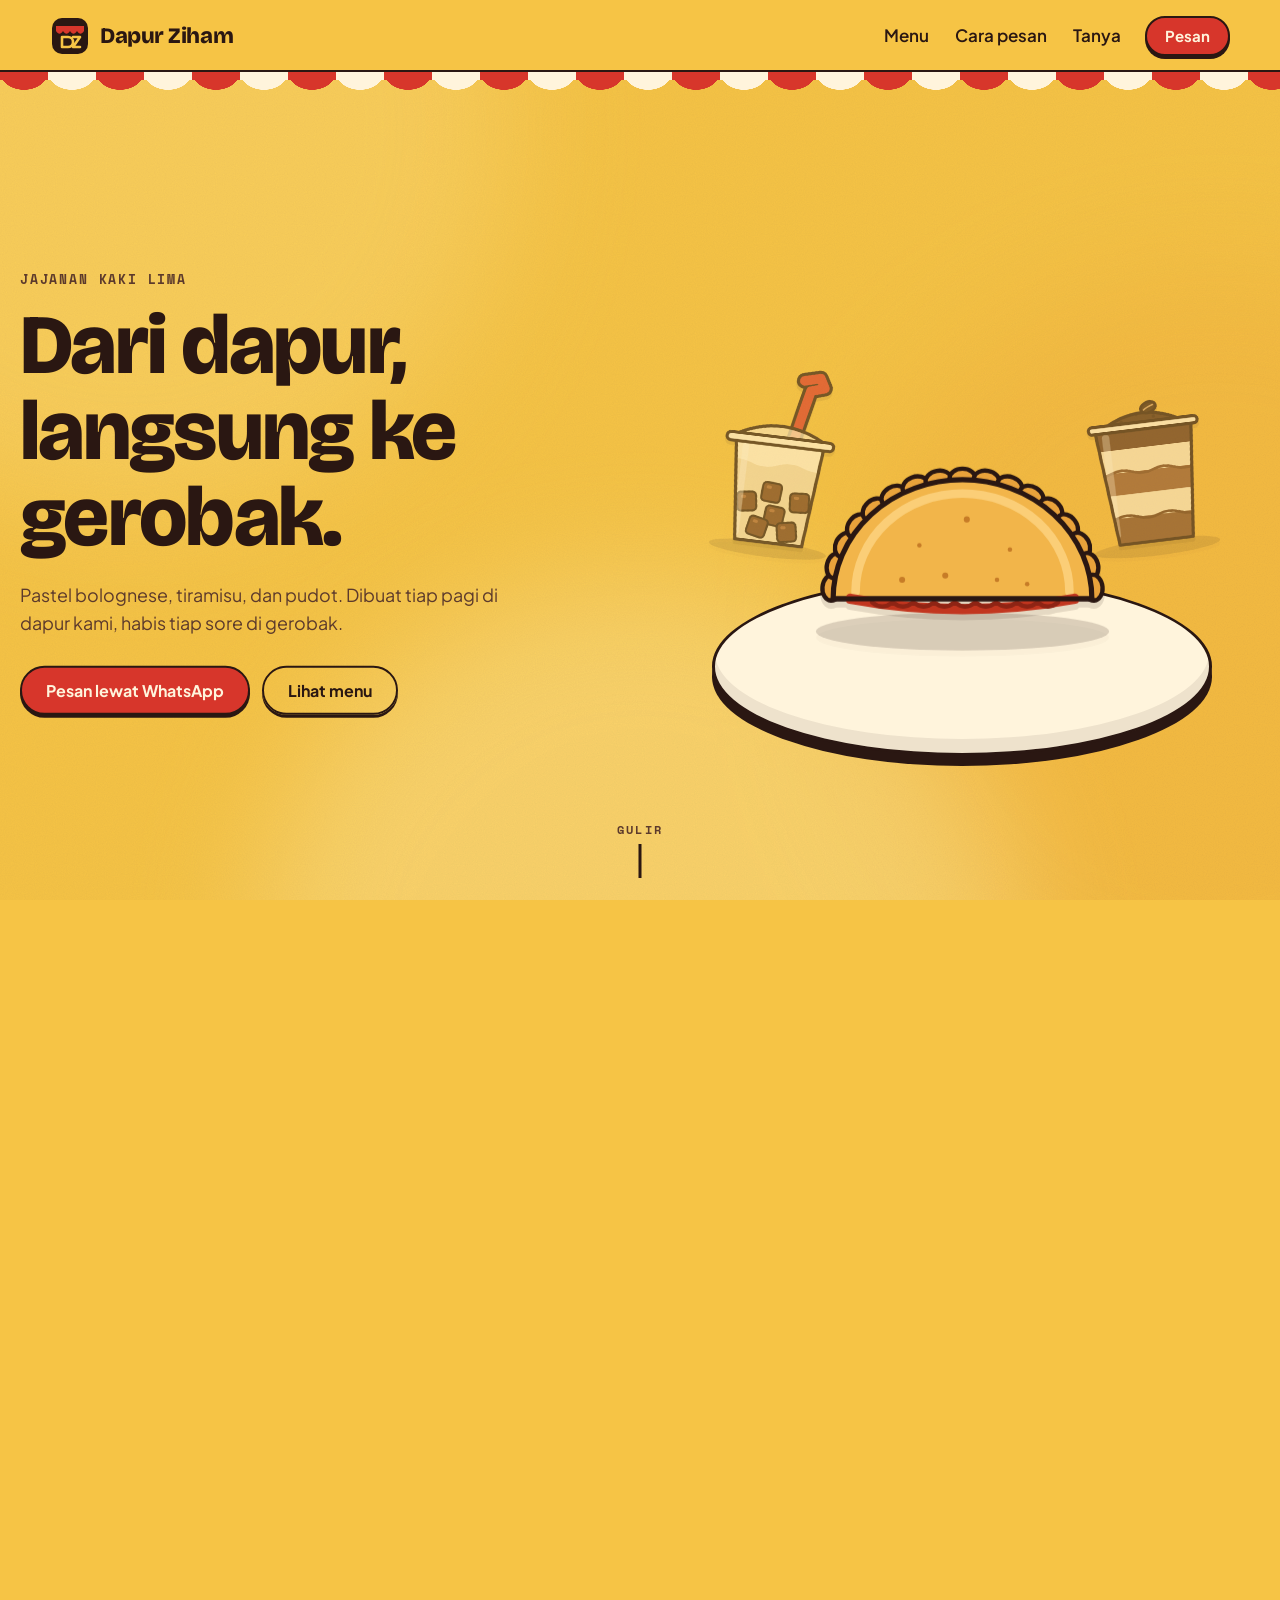
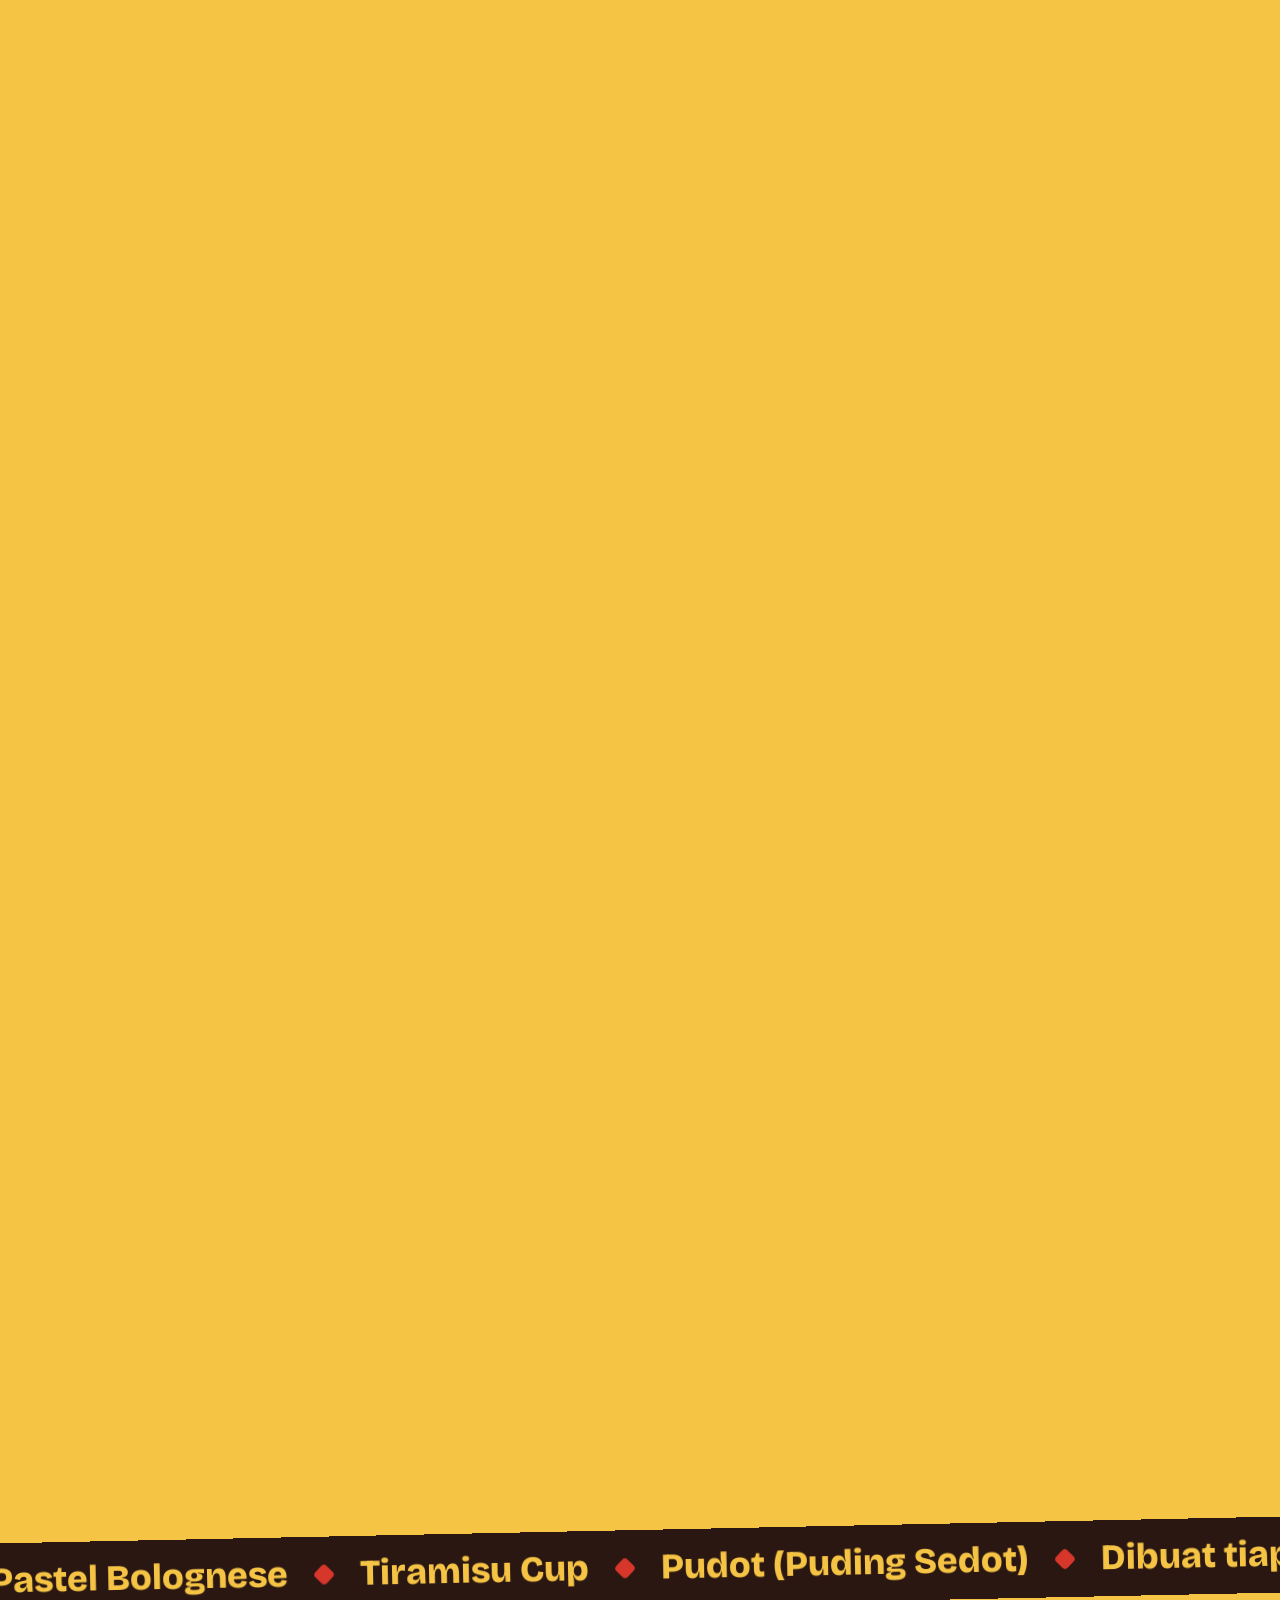
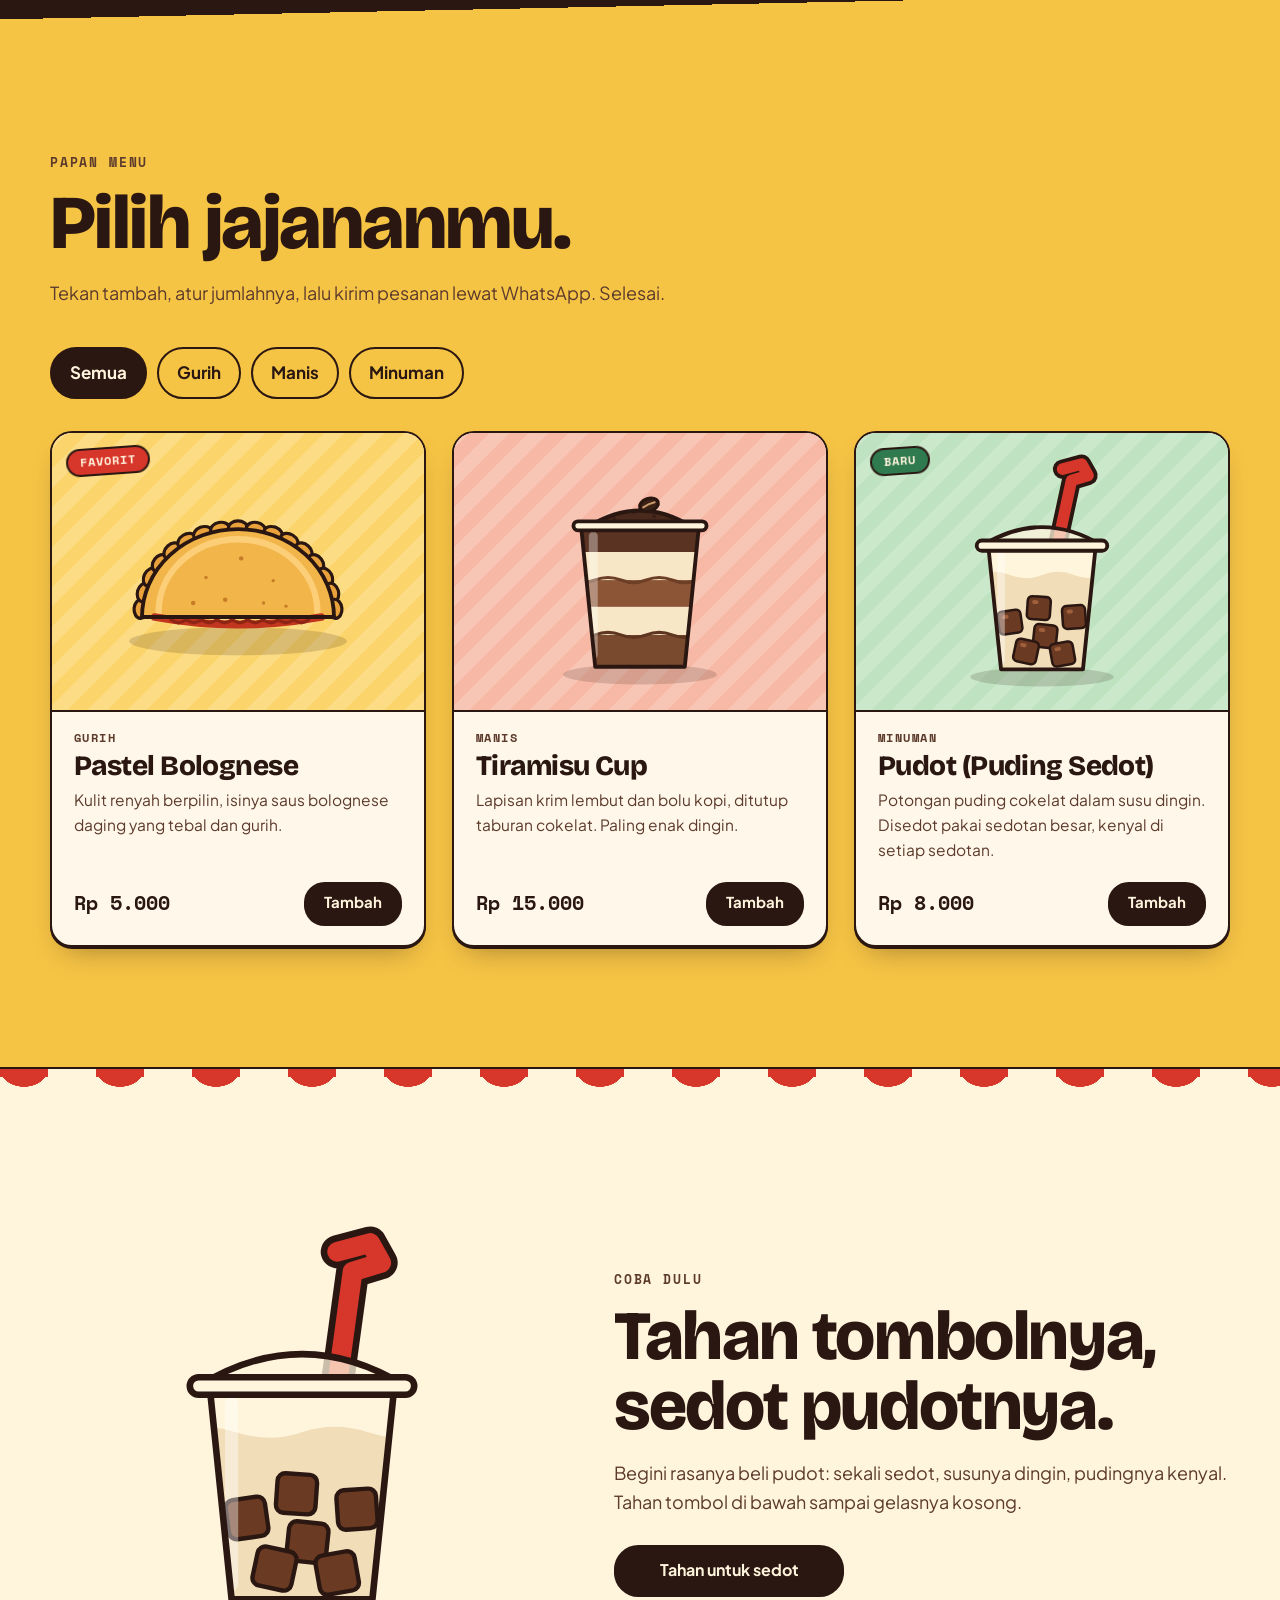
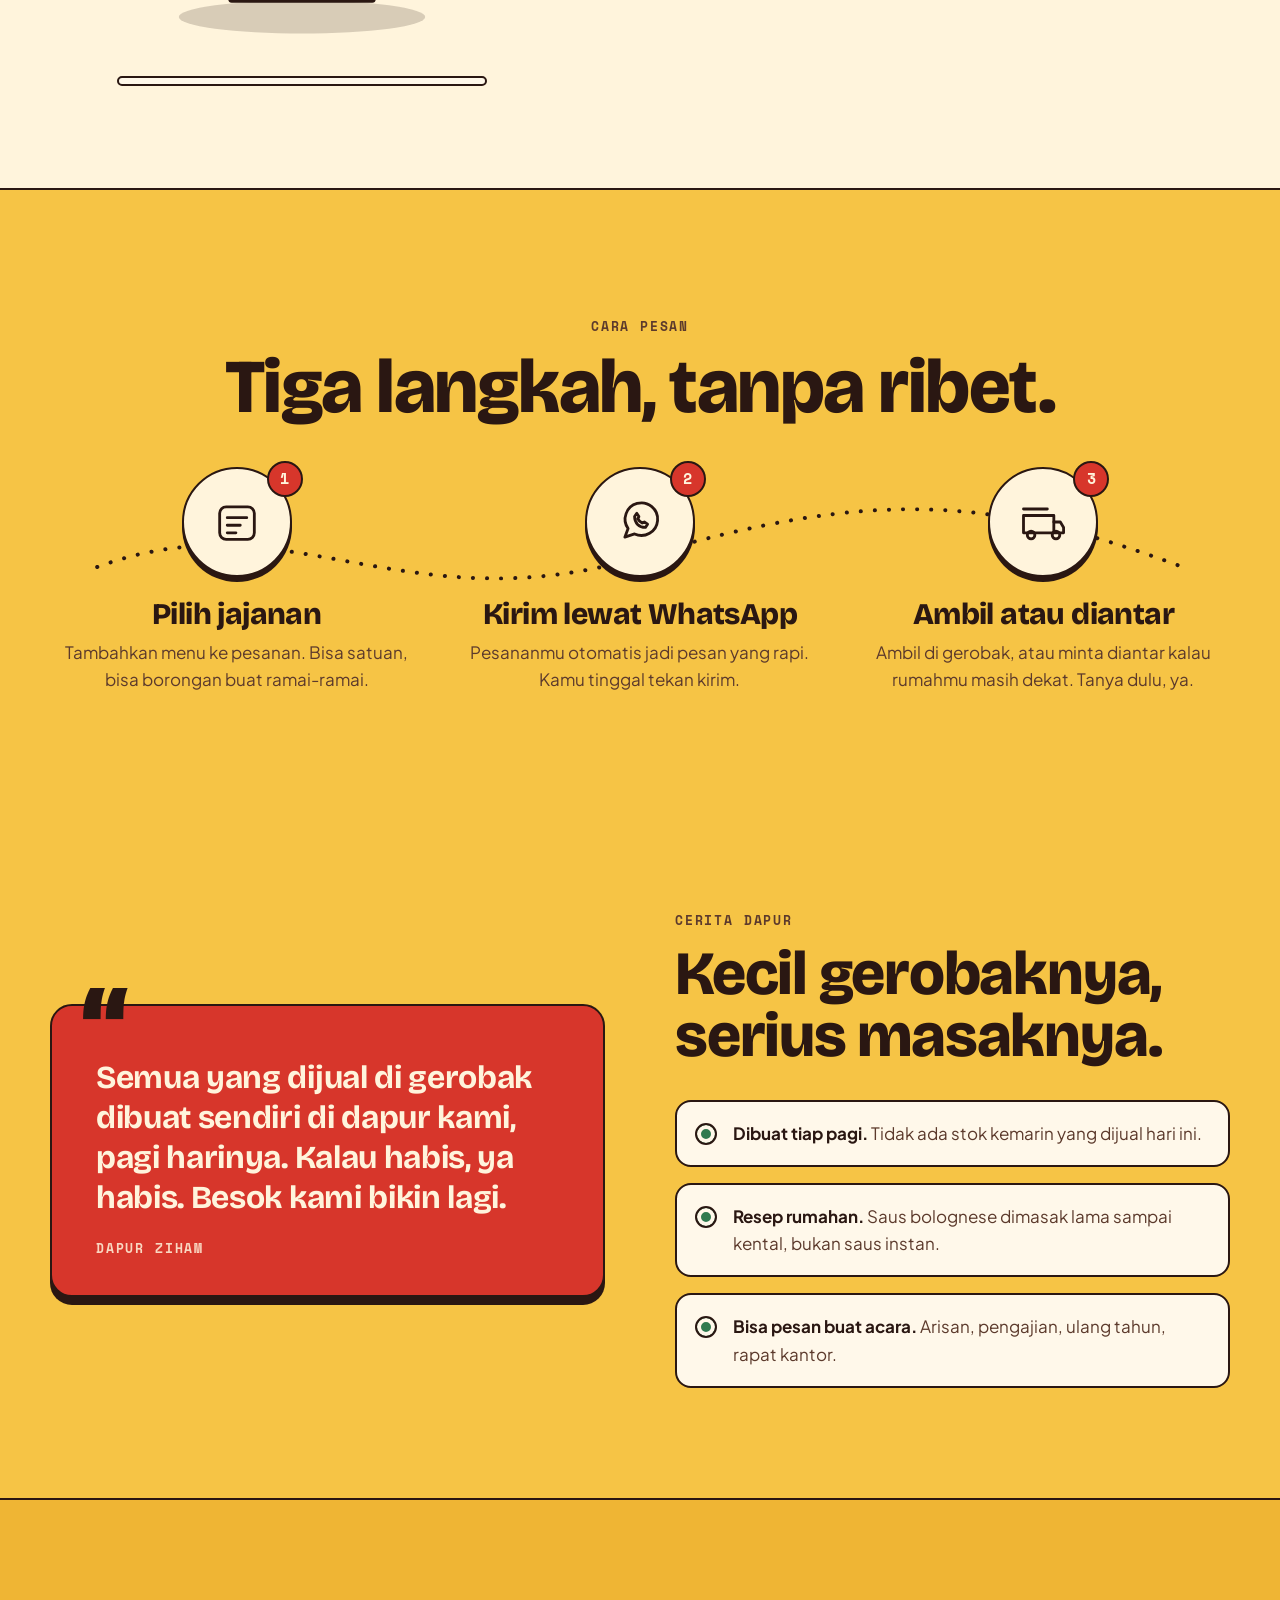
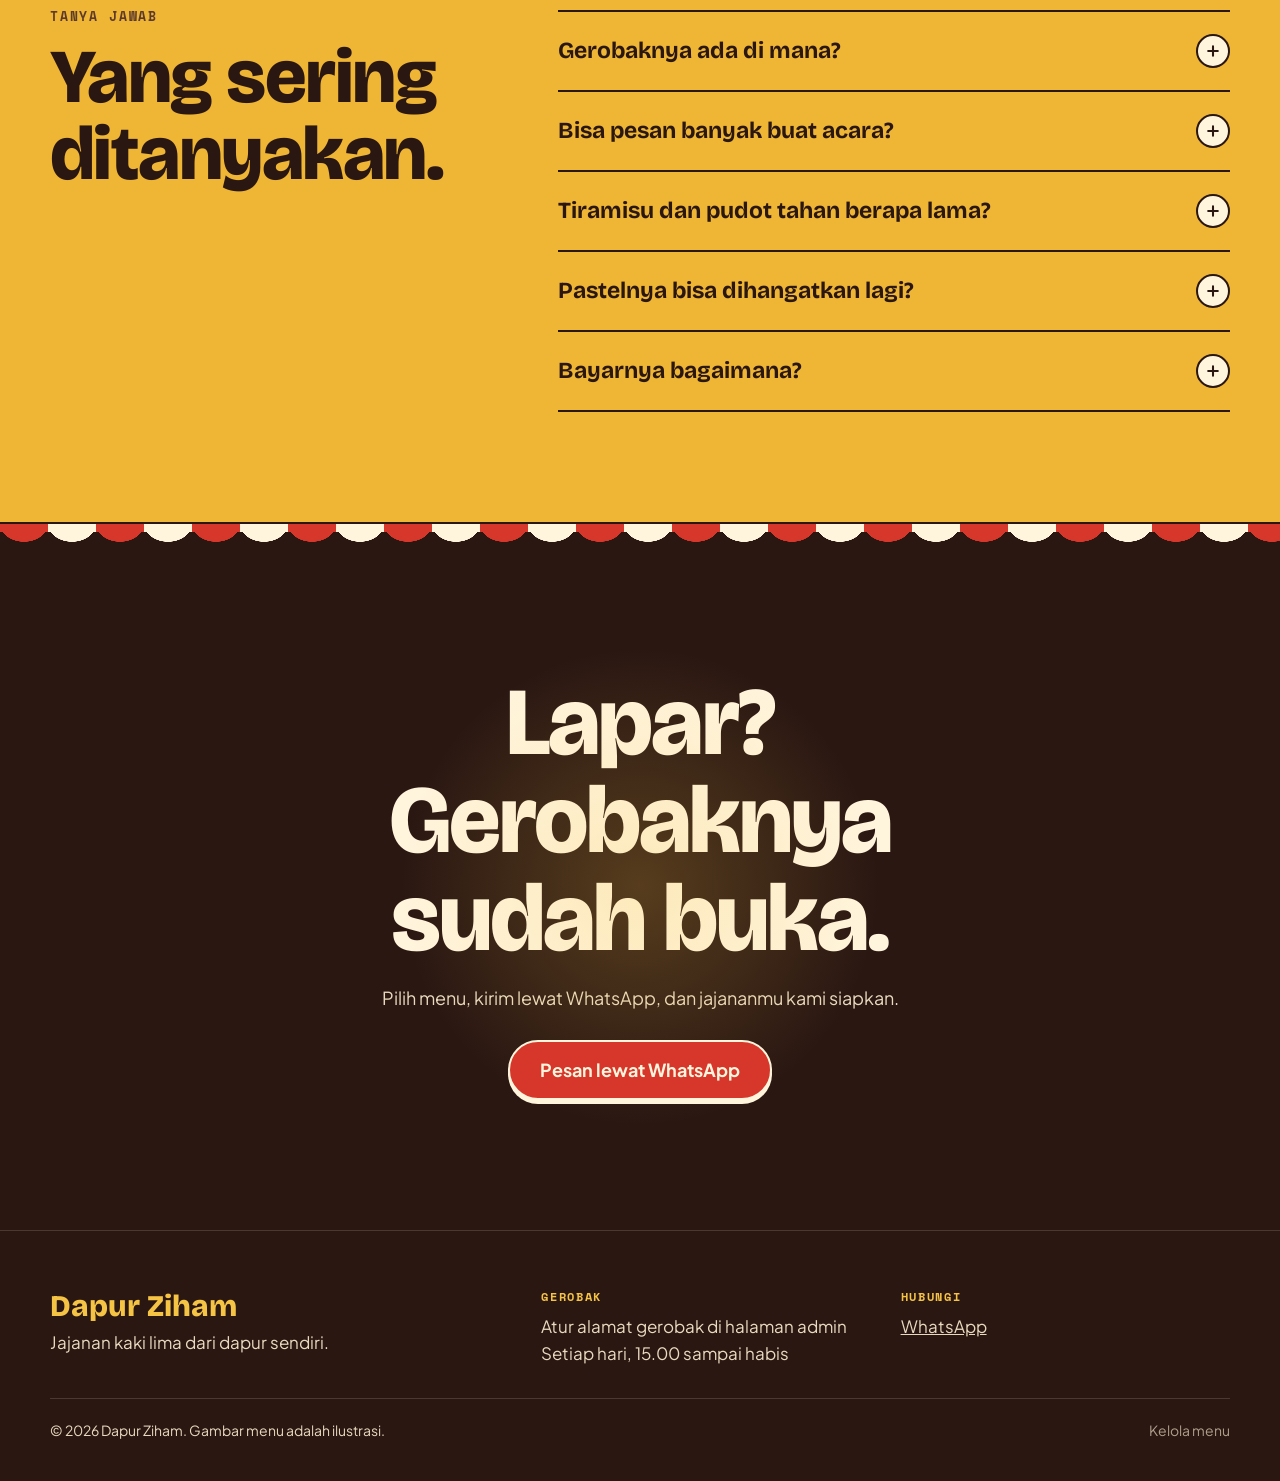
==== dapur-ziham/index.html @ 1674c6f8 "Add Dapur Ziham street food site with menu admin Static site (no build step) for Dapur Ziham: scroll" ====
<!doctype html>
<html lang="id">
<head>
<meta charset="utf-8">
<meta name="viewport" content="width=device-width, initial-scale=1">
<title>Dapur Ziham | Pastel Bolognese, Tiramisu, Pudot</title>
<meta name="description" content="Jajanan kaki lima dari dapur sendiri. Pastel bolognese, tiramisu cup, dan pudot (puding sedot), dibuat tiap pagi. Pesan langsung lewat WhatsApp.">
<meta name="theme-color" content="#F6C445">
<meta property="og:title" content="Dapur Ziham">
<meta property="og:description" content="Dari dapur, langsung ke gerobak. Pastel bolognese, tiramisu, dan pudot.">
<meta property="og:type" content="website">
<!-- DEPLOY STEP: ganti dengan URL live absolut -->
<meta property="og:image" content="assets/menu/pudot.svg">
<meta property="og:url" content="">
<link rel="icon" href="data:image/svg+xml,%3Csvg xmlns='http://www.w3.org/2000/svg' viewBox='0 0 64 64'%3E%3Crect width='64' height='64' rx='14' fill='%23F6C445'/%3E%3Cpath d='M8 14h48v8c-4 6-8 6-12 0-4 6-8 6-12 0-4 6-8 6-12 0-4 6-8 6-12 0z' fill='%23D7362B'/%3E%3Ctext x='32' y='52' font-family='Arial Black,Arial' font-weight='900' font-size='24' text-anchor='middle' fill='%232A1712'%3EDZ%3C/text%3E%3C/svg%3E">
<link rel="preconnect" href="https://fonts.googleapis.com">
<link rel="preconnect" href="https://fonts.gstatic.com" crossorigin>
<link href="https://fonts.googleapis.com/css2?family=Bricolage+Grotesque:opsz,wght@12..96,700;12..96,800&family=Plus+Jakarta+Sans:wght@400;600;700&family=Space+Mono:wght@700&display=swap" rel="stylesheet">
<link rel="stylesheet" href="assets/site.css">
<script>document.documentElement.classList.add('js')</script>
</head>
<body>
<a class="skip" href="#main">Langsung ke isi</a>

<div class="env" aria-hidden="true"><i class="blob b1"></i><i class="blob b2"></i><i class="blob b3"></i><i class="grain"></i></div>

<header class="topbar">
  <div class="awning" aria-hidden="true"></div>
  <nav class="nav" aria-label="Navigasi utama">
    <a class="logo" href="#top" aria-label="Dapur Ziham, ke atas">
      <svg viewBox="0 0 40 40" aria-hidden="true"><rect x="2" y="2" width="36" height="36" rx="10" fill="#2A1712"/><path d="M6 10h28v5c-2.4 3.6-4.6 3.6-7 0-2.4 3.6-4.6 3.6-7 0-2.4 3.6-4.6 3.6-7 0-2.4 3.6-4.6 3.6-7 0z" fill="#D7362B"/><path d="M12 31V21h6a5 5 0 0 1 0 10zM23 21h7l-7 10h7" fill="none" stroke="#F6C445" stroke-width="2.6" stroke-linecap="round" stroke-linejoin="round"/></svg>
      <span>Dapur Ziham</span>
    </a>
    <div class="nav-links">
      <a href="#menu">Menu</a>
      <a href="#cara-pesan">Cara pesan</a>
      <a href="#tanya">Tanya</a>
    </div>
    <a class="btn btn-accent btn-sm wa-link" href="#pesan">Pesan</a>
  </nav>
</header>

<main id="main" tabindex="-1">

<!-- HERO: pinned scroll journey on big screens, composed still hero on phones and reduced motion -->
<section class="hero" id="top" aria-label="Pembuka">
  <div class="stage">
    <div class="carousel" aria-hidden="true">
      <div class="plate"></div>
      <div class="dish" data-i="0"><img src="assets/menu/pastel-bolognese.svg" alt=""></div>
      <div class="dish" data-i="1"><img src="assets/menu/tiramisu.svg" alt=""></div>
      <div class="dish" data-i="2"><img src="assets/menu/pudot.svg" alt=""></div>
    </div>

    <div class="bands">
      <div class="band band-1" data-a="0" data-b="0.25" data-fx="rise">
        <p class="kicker">Jajanan kaki lima</p>
        <h1 class="split">Dari dapur, langsung ke gerobak.</h1>
        <p class="lede">Pastel bolognese, tiramisu, dan pudot. Dibuat tiap pagi di dapur kami, habis tiap sore di gerobak.</p>
        <div class="row">
          <a class="btn btn-accent wa-link" href="#pesan">Pesan lewat WhatsApp</a>
          <a class="btn btn-ghost" href="#menu">Lihat menu</a>
        </div>
      </div>
      <div class="band band-2" data-a="0.28" data-b="0.5" data-fx="punch">
        <p class="kicker"><span class="num">01</span> Pastel Bolognese</p>
        <h2 class="split">Kriuk dulu, baru gurih.</h2>
        <p class="lede">Kulit berpilin yang renyah, isinya saus daging tebal. Satu biasanya nggak cukup.</p>
      </div>
      <div class="band band-3" data-a="0.53" data-b="0.74" data-fx="soft">
        <p class="kicker"><span class="num">02</span> Tiramisu Cup</p>
        <h2 class="split">Lembut, berlapis, wangi kopi.</h2>
        <p class="lede">Krim dan bolu kopi bergantian sampai dasar cup. Makan dingin, pakai sendok kecil, pelan-pelan.</p>
      </div>
      <div class="band band-4" data-a="0.77" data-b="1" data-fx="sip">
        <p class="kicker"><span class="num">03</span> Pudot</p>
        <h2 class="split">Sedot. Kunyah. Ulangi.</h2>
        <p class="lede">Puding cokelat kenyal dalam susu dingin, lewat sedotan besar. Yang ini bikin antre.</p>
        <div class="row"><a class="btn btn-ghost" href="#menu">Pilih menumu</a></div>
      </div>
    </div>

    <div class="cue" aria-hidden="true"><span>Gulir</span><i></i></div>
  </div>
</section>

<div class="marquee" aria-hidden="true"><div class="track" id="marqueeTrack"></div></div>

<!-- MENU BOARD -->
<section class="menu-sec" id="menu" aria-labelledby="menuTitle">
  <div class="wrap">
    <div class="sec-head">
      <p class="kicker">Papan menu</p>
      <h2 id="menuTitle" class="reveal">Pilih jajananmu.</h2>
      <p class="sec-sub reveal">Tekan tambah, atur jumlahnya, lalu kirim pesanan lewat WhatsApp. Selesai.</p>
    </div>
    <div class="chips" id="chips" role="group" aria-label="Saring kategori"></div>
    <div class="grid" id="menuGrid" aria-live="polite"></div>
    <p class="menu-note" id="menuNote" hidden></p>
  </div>
</section>

<!-- THE INTERACTIVE MOMENT: sip the pudot -->
<section class="sip-sec" id="sedot" aria-labelledby="sipTitle">
  <div class="awning awning-edge" aria-hidden="true"></div>
  <div class="wrap sip-grid">
    <div class="sip-cup" aria-hidden="true">
      <svg viewBox="0 0 400 420" class="cup-svg">
        <defs>
          <clipPath id="sipClip"><path d="M116 170 L284 170 L264 364 L136 364 Z"/></clipPath>
        </defs>
        <ellipse cx="200" cy="380" rx="112" ry="15" fill="#2A1712" opacity=".18"/>
        <g class="straw">
          <path d="M232 48 L262 40 L272 58 L246 66 L214 300" fill="none" stroke="#2A1712" stroke-width="30" stroke-linejoin="round" stroke-linecap="round"/>
          <path d="M232 48 L262 40 L272 58 L246 66 L214 300" fill="none" stroke="#D7362B" stroke-width="18" stroke-linejoin="round" stroke-linecap="round"/>
          <path class="straw-fill" d="M232 48 L262 40 L272 58 L246 66 L214 300" fill="none" stroke="#F1DDB8" stroke-width="10" stroke-linejoin="round" stroke-linecap="round" pathLength="100"/>
        </g>
        <g clip-path="url(#sipClip)">
          <rect x="100" y="170" width="200" height="200" fill="#FFF4DC"/>
          <g class="liquid">
            <path d="M80 212 q30 -10 60 0 t60 0 t60 0 t60 0 V380 H80 Z" fill="#F1DDB8"/>
            <g class="cubes">
              <rect x="132" y="272" width="36" height="36" rx="7" fill="#6B3A22" stroke="#2A1712" stroke-width="4" transform="rotate(-8 150 290)"/>
              <rect x="187" y="294" width="36" height="36" rx="7" fill="#6B3A22" stroke="#2A1712" stroke-width="4" transform="rotate(6 205 312)"/>
              <rect x="232" y="264" width="36" height="36" rx="7" fill="#6B3A22" stroke="#2A1712" stroke-width="4" transform="rotate(-4 250 282)"/>
              <rect x="157" y="318" width="36" height="36" rx="7" fill="#6B3A22" stroke="#2A1712" stroke-width="4" transform="rotate(12 175 336)"/>
              <rect x="214" y="322" width="36" height="36" rx="7" fill="#6B3A22" stroke="#2A1712" stroke-width="4" transform="rotate(-10 232 340)"/>
              <rect x="177" y="250" width="36" height="36" rx="7" fill="#6B3A22" stroke="#2A1712" stroke-width="4" transform="rotate(4 195 268)"/>
            </g>
          </g>
          <rect x="130" y="180" width="12" height="176" rx="6" fill="#fff" opacity=".4"/>
        </g>
        <path d="M116 170 L284 170 L264 364 L136 364 Z" fill="none" stroke="#2A1712" stroke-width="6" stroke-linejoin="round"/>
        <path d="M106 170 Q200 112 294 170 Z" fill="#FFF4DC" fill-opacity=".75" stroke="#2A1712" stroke-width="6" stroke-linejoin="round"/>
        <rect x="98" y="162" width="204" height="16" rx="8" fill="#FFF4DC" stroke="#2A1712" stroke-width="6"/>
      </svg>
      <div class="sip-meter"><i></i></div>
    </div>
    <div class="sip-copy">
      <p class="kicker">Coba dulu</p>
      <h2 id="sipTitle" class="reveal"><span class="sip-before">Tahan tombolnya, sedot pudotnya.</span><span class="sip-after">Habis. Cepat banget, kan?</span></h2>
      <p class="sec-sub sip-before-p">Begini rasanya beli pudot: sekali sedot, susunya dingin, pudingnya kenyal. Tahan tombol di bawah sampai gelasnya kosong.</p>
      <p class="sec-sub sip-after-p">Untung yang asli bisa dipesan lagi. Satu pudot langsung masuk ke pesananmu kalau kamu mau.</p>
      <div class="row">
        <button class="btn btn-ink hold" id="holdBtn" type="button"><span class="hold-fill" aria-hidden="true"></span><span class="hold-label">Tahan untuk sedot</span></button>
        <button class="btn btn-accent sip-add" id="sipAdd" type="button">Tambah pudot ke pesanan</button>
      </div>
    </div>
  </div>
</section>

<!-- HOW TO ORDER -->
<section class="steps-sec" id="cara-pesan" aria-labelledby="stepsTitle">
  <div class="wrap">
    <div class="sec-head center">
      <p class="kicker">Cara pesan</p>
      <h2 id="stepsTitle" class="reveal">Tiga langkah, tanpa ribet.</h2>
    </div>
    <div class="steps">
      <svg class="steps-line" viewBox="0 0 1000 120" preserveAspectRatio="none" aria-hidden="true">
        <path d="M40 70 C 200 0, 300 130, 500 60 S 800 0, 960 70"/>
      </svg>
      <article class="step">
        <div class="step-ico" aria-hidden="true"><svg viewBox="0 0 48 48"><rect x="8" y="10" width="32" height="30" rx="6"/><path d="M15 20h18M15 27h12M15 34h8"/></svg></div>
        <span class="step-n">1</span>
        <h3>Pilih jajanan</h3>
        <p>Tambahkan menu ke pesanan. Bisa satuan, bisa borongan buat ramai-ramai.</p>
      </article>
      <article class="step">
        <div class="step-ico" aria-hidden="true"><svg viewBox="0 0 48 48"><path d="M10 38l3-8a15 15 0 1 1 6 5z"/><path d="M19 19c0 6 4 10 10 10l2-3-3-2-2 1c-2-1-3-2-4-4l1-2-2-3z"/></svg></div>
        <span class="step-n">2</span>
        <h3>Kirim lewat WhatsApp</h3>
        <p>Pesananmu otomatis jadi pesan yang rapi. Kamu tinggal tekan kirim.</p>
      </article>
      <article class="step">
        <div class="step-ico" aria-hidden="true"><svg viewBox="0 0 48 48"><path d="M6 18h28v16H6z"/><path d="M34 24h6l3 5v5h-9"/><circle cx="13" cy="36" r="3.5"/><circle cx="36" cy="36" r="3.5"/><path d="M6 12h22"/></svg></div>
        <span class="step-n">3</span>
        <h3>Ambil atau diantar</h3>
        <p>Ambil di gerobak, atau minta diantar kalau rumahmu masih dekat. Tanya dulu, ya.</p>
      </article>
    </div>
  </div>
</section>

<!-- STORY -->
<section class="story-sec" aria-labelledby="storyTitle">
  <div class="wrap story-grid">
    <figure class="story-card reveal">
      <blockquote>
        <p>Semua yang dijual di gerobak dibuat sendiri di dapur kami, pagi harinya. Kalau habis, ya habis. Besok kami bikin lagi.</p>
      </blockquote>
      <figcaption>Dapur Ziham</figcaption>
    </figure>
    <div class="story-copy">
      <p class="kicker">Cerita dapur</p>
      <h2 id="storyTitle" class="reveal">Kecil gerobaknya, serius masaknya.</h2>
      <ul class="facts">
        <li class="reveal"><b>Dibuat tiap pagi.</b> Tidak ada stok kemarin yang dijual hari ini.</li>
        <li class="reveal"><b>Resep rumahan.</b> Saus bolognese dimasak lama sampai kental, bukan saus instan.</li>
        <li class="reveal"><b>Bisa pesan buat acara.</b> Arisan, pengajian, ulang tahun, rapat kantor.</li>
      </ul>
    </div>
  </div>
</section>

<!-- FAQ -->
<section class="faq-sec" id="tanya" aria-labelledby="faqTitle">
  <div class="wrap faq-grid">
    <div class="sec-head">
      <p class="kicker">Tanya jawab</p>
      <h2 id="faqTitle" class="reveal">Yang sering ditanyakan.</h2>
    </div>
    <div class="faq">
      <details><summary>Gerobaknya ada di mana?</summary><p><span data-set="address"></span>. Buka <span data-set="hours"></span>.</p></details>
      <details><summary>Bisa pesan banyak buat acara?</summary><p>Bisa. Kirim jumlah dan tanggalnya lewat WhatsApp, sebaiknya sehari sebelumnya supaya kami sempat masak.</p></details>
      <details><summary>Tiramisu dan pudot tahan berapa lama?</summary><p>Paling enak dimakan hari itu juga. Kalau mau disimpan, taruh di kulkas dan habiskan besoknya.</p></details>
      <details><summary>Pastelnya bisa dihangatkan lagi?</summary><p>Bisa. Panaskan sebentar di teflon tanpa minyak atau di oven, kulitnya renyah lagi.</p></details>
      <details><summary>Bayarnya bagaimana?</summary><p>Tanyakan saat kirim pesanan lewat WhatsApp, nanti kami jelaskan pilihan bayarnya.</p></details>
    </div>
  </div>
</section>

<!-- FINAL CTA -->
<section class="final-sec" id="pesan" aria-labelledby="finalTitle">
  <div class="awning awning-edge" aria-hidden="true"></div>
  <div class="wrap final-inner">
    <h2 id="finalTitle" class="reveal">Lapar? Gerobaknya sudah buka.</h2>
    <p class="sec-sub reveal">Pilih menu, kirim lewat WhatsApp, dan jajananmu kami siapkan.</p>
    <div class="row center">
      <button class="btn btn-accent btn-lg" type="button" data-open-cart>Pesan lewat WhatsApp</button>
    </div>
  </div>
</section>

</main>

<footer class="footer">
  <div class="wrap foot-grid">
    <div>
      <p class="foot-brand">Dapur Ziham</p>
      <p class="foot-sub">Jajanan kaki lima dari dapur sendiri.</p>
    </div>
    <div>
      <p class="foot-h">Gerobak</p>
      <p><span data-set="address"></span><br><span data-set="hours"></span></p>
    </div>
    <div>
      <p class="foot-h">Hubungi</p>
      <p><a class="wa-direct" href="#pesan" target="_blank" rel="noopener">WhatsApp</a><span class="ig-wrap" hidden> · <a id="igLink" href="#" rel="noopener" target="_blank">Instagram</a></span></p>
    </div>
  </div>
  <div class="wrap foot-base">
    <p>© <span id="year"></span> Dapur Ziham. Gambar menu adalah ilustrasi.</p>
    <a class="admin-link" href="admin.html">Kelola menu</a>
  </div>
</footer>

<!-- CART -->
<button class="cart-pill" id="cartPill" type="button" aria-haspopup="dialog" hidden>
  <svg viewBox="0 0 24 24" aria-hidden="true"><path d="M5 8h14l-1.4 11.2a2 2 0 0 1-2 1.8H8.4a2 2 0 0 1-2-1.8z"/><path d="M9 8V6a3 3 0 0 1 6 0v2"/></svg>
  <span id="cartCount">0</span> item · <b id="cartTotal">Rp 0</b>
  <span class="cart-pill-go">Lihat pesanan</span>
</button>

<dialog class="cart" id="cart" aria-labelledby="cartTitle">
  <form method="dialog" class="cart-inner" id="cartForm">
    <div class="cart-head">
      <h2 id="cartTitle">Pesananmu</h2>
      <button class="icon-btn" value="close" aria-label="Tutup">×</button>
    </div>
    <ul class="cart-list" id="cartList"></ul>
    <p class="cart-empty" id="cartEmpty">Belum ada yang dipilih. Tambahkan dari papan menu dulu, ya.</p>
    <div class="cart-fields">
      <label>Nama kamu<input name="nama" autocomplete="name" placeholder="Misalnya: Rina" required></label>
      <fieldset class="seg">
        <legend>Cara terima</legend>
        <label><input type="radio" name="cara" value="Ambil di gerobak" checked><span>Ambil di gerobak</span></label>
        <label><input type="radio" name="cara" value="Minta diantar"><span>Minta diantar</span></label>
      </fieldset>
      <label class="addr-field" hidden>Alamat antar<input name="alamat" autocomplete="street-address" placeholder="Jalan, nomor rumah, patokan"></label>
      <label>Catatan<input name="catatan" placeholder="Misalnya: pastelnya dipisah, ya"></label>
    </div>
    <div class="cart-foot">
      <p class="cart-sum">Total <b id="cartSum">Rp 0</b></p>
      <button class="btn btn-accent btn-lg" id="sendWa" type="button">Kirim lewat WhatsApp</button>
      <p class="cart-fine">WhatsApp akan terbuka dengan pesanan yang sudah tertulis. Kamu tinggal tekan kirim.</p>
    </div>
  </form>
</dialog>

<div class="preview-flag" id="previewFlag" hidden>Mode pratinjau: ini draf admin, belum terbit.</div>

<script src="assets/menu-store.js"></script>
<script src="assets/site.js"></script>
</body>
</html>
---- dapur-ziham/assets/site.css ----
/* Dapur Ziham: a street cart painted yellow, cocoa ink, chili red in rare doses. */
:root{
  --canvas:#F6C445;
  --canvas-deep:#EFB534;
  --paper:#FFF4DC;
  --panel:#FFF8EA;
  --ink:#2A1712;
  --ink-2:#5C3A2C;
  --accent:#D7362B;
  --accent-hover:#B92A20;
  --accent-muted:rgba(215,54,43,.18);
  --pandan:#2F7A4F;
  --line:rgba(42,23,18,.55);

  --f-display:"Bricolage Grotesque", "Arial Black", sans-serif;
  --f-body:"Plus Jakarta Sans", system-ui, sans-serif;
  --f-mono:"Space Mono", ui-monospace, monospace;

  --ease-out:cubic-bezier(.22,1,.36,1);
  --ease-spring:cubic-bezier(.34,1.56,.64,1);

  --r:22px;
  --shadow:0 2px 0 var(--ink), 0 14px 30px -14px rgba(42,23,18,.45);
  --nav-h:72px;
  --awning-h:26px;
}

*,*::before,*::after{box-sizing:border-box}
[hidden]:not(.cart-pill){display:none!important}
html{overflow-x:hidden;overflow-x:clip;scroll-behavior:smooth;scroll-padding-top:calc(var(--nav-h) + var(--awning-h) + 12px)}
body{margin:0;overflow-x:hidden;overflow-x:clip;background:var(--canvas);color:var(--ink);font:400 17px/1.6 var(--f-body);-webkit-font-smoothing:antialiased;animation:pageIn .7s var(--ease-out) both}
@keyframes pageIn{from{opacity:0}to{opacity:1}}
img{max-width:100%;display:block}
a{color:inherit}
h1,h2,h3{font-family:var(--f-display);font-weight:800;line-height:1.02;letter-spacing:-.02em;margin:0}
p{margin:0}
button,input{font:inherit;color:inherit}
:focus-visible{outline:3px solid var(--accent);outline-offset:3px;border-radius:8px}
main:focus{outline:none}
.skip{position:absolute;left:12px;top:-60px;z-index:100;background:var(--ink);color:var(--paper);padding:10px 16px;border-radius:10px;text-decoration:none;transition:top .3s var(--ease-out)}
.skip:focus{top:12px}
.wrap{width:min(1180px, 100% - 40px);margin-inline:auto}
.kicker{font:700 13px/1 var(--f-mono);letter-spacing:.14em;text-transform:uppercase;color:var(--ink-2);margin-bottom:16px;display:flex;gap:10px;align-items:baseline}
.kicker .num{color:var(--accent)}
.row{display:flex;flex-wrap:wrap;gap:12px;margin-top:28px;align-items:center}
.row.center{justify-content:center}
.sec-head{margin-bottom:40px}
.sec-head.center{text-align:center}
.sec-head.center .kicker{justify-content:center}
.sec-head h2{font-size:clamp(40px,6vw,76px)}
.sec-sub{max-width:52ch;margin-top:16px;font-size:18px;color:var(--ink-2)}
.center .sec-sub{margin-inline:auto}

/* ---------- buttons ---------- */
.btn{--bg:var(--paper);--fg:var(--ink);position:relative;display:inline-flex;align-items:center;justify-content:center;gap:8px;padding:14px 24px;border-radius:999px;border:2.5px solid var(--ink);background:var(--bg);color:var(--fg);font:700 16px/1.1 var(--f-body);text-decoration:none;cursor:pointer;box-shadow:0 3px 0 var(--ink);transition:transform .25s var(--ease-out),box-shadow .25s var(--ease-out),background-color .25s var(--ease-out);text-shadow:none;-webkit-tap-highlight-color:transparent}
.btn:hover{transform:translateY(-2px);box-shadow:0 5px 0 var(--ink)}
.btn:active{transform:translateY(2px);box-shadow:0 1px 0 var(--ink)}
.btn-accent{--bg:var(--accent);--fg:var(--paper)}
.btn-accent:hover{--bg:var(--accent-hover)}
.btn-ink{--bg:var(--ink);--fg:var(--paper)}
.btn-ghost{--bg:transparent}
.btn-ghost:hover{--bg:var(--paper)}
.btn-sm{padding:10px 18px;font-size:15px}
.btn-lg{padding:18px 30px;font-size:18px}
.btn[disabled]{opacity:.5;cursor:not-allowed;transform:none;box-shadow:0 3px 0 var(--ink)}
@media (pointer:coarse){.btn{min-height:44px;display:inline-flex;align-items:center;justify-content:center}}

/* ---------- environment layer ---------- */
.env{position:fixed;inset:0;z-index:-1;pointer-events:none;overflow:hidden}
.blob{position:absolute;width:60vmax;height:60vmax;border-radius:50%;filter:blur(60px);opacity:.55;animation:drift 80s ease-in-out infinite alternate}
.b1{background:#FBD56B;left:-20vmax;top:-20vmax;animation-delay:-12s}
.b2{background:#F0A93A;right:-25vmax;top:30vh;opacity:.35;animation-delay:-40s;animation-duration:96s}
.b3{background:#FCE08E;left:20vw;bottom:-35vmax;opacity:.5;animation-delay:-25s;animation-duration:70s}
@keyframes drift{0%{transform:translate(0,0) scale(1)}50%{transform:translate(6vw,4vh) scale(1.08)}100%{transform:translate(-4vw,8vh) scale(.95)}}
.grain{position:absolute;inset:-50%;opacity:.12;background-image:url("data:image/svg+xml,%3Csvg xmlns='http://www.w3.org/2000/svg' width='160' height='160'%3E%3Cfilter id='n'%3E%3CfeTurbulence type='fractalNoise' baseFrequency='.9' numOctaves='2' stitchTiles='stitch'/%3E%3CfeColorMatrix values='0 0 0 0 .16 0 0 0 0 .09 0 0 0 0 .07 0 0 0 .55 0'/%3E%3C/filter%3E%3Crect width='160' height='160' filter='url(%23n)'/%3E%3C/svg%3E")}
body.paused *,body.paused *::before,body.paused *::after{animation-play-state:paused!important}

/* ---------- signature: the cart awning ---------- */
.awning{height:var(--awning-h);background:
  repeating-linear-gradient(90deg,var(--accent) 0 48px,var(--paper) 48px 96px);
  -webkit-mask:radial-gradient(24px 18px at 24px 0,#000 98%,transparent) 0 0/48px 100% repeat-x, linear-gradient(#000,#000) 0 0/100% 8px no-repeat;
          mask:radial-gradient(24px 18px at 24px 0,#000 98%,transparent) 0 0/48px 100% repeat-x, linear-gradient(#000,#000) 0 0/100% 8px no-repeat;
  filter:drop-shadow(0 3px 0 var(--ink));transform-origin:top center;animation:sway 7s ease-in-out infinite;animation-delay:-2s}
@keyframes sway{0%,100%{transform:scaleY(1)}50%{transform:scaleY(1.12)}}
.awning-edge{position:absolute;top:0;left:0;right:0}

/* ---------- top bar ---------- */
.topbar{position:fixed;top:0;left:0;right:0;z-index:50}
.topbar::before{content:"";position:absolute;inset:0 0 auto;height:calc(var(--nav-h));background:var(--canvas);border-bottom:2.5px solid var(--ink);z-index:-1}
.topbar .awning{position:absolute;top:var(--nav-h);left:0;right:0}
.nav{height:var(--nav-h);width:min(1180px,100% - 40px);margin-inline:auto;display:flex;align-items:center;gap:24px}
.logo{display:flex;align-items:center;gap:10px;text-decoration:none;font:800 22px/1 var(--f-display);letter-spacing:-.02em}
.logo svg{width:40px;height:40px;transition:transform .4s var(--ease-spring)}
.logo:hover svg{transform:rotate(-8deg) scale(1.06)}
.nav-links{display:flex;gap:26px;margin-left:auto}
.nav-links a{font-weight:600;text-decoration:none;position:relative;padding:6px 0}
.nav-links a::after{content:"";position:absolute;left:0;right:0;bottom:0;height:2.5px;background:var(--ink);transform:scaleX(0);transform-origin:left;transition:transform .35s var(--ease-out)}
.nav-links a:hover::after{transform:scaleX(1)}
@media (max-width:720px){.nav-links{display:none}.nav .btn{margin-left:auto}.logo span{font-size:20px}}

/* ---------- hero ---------- */
.hero{position:relative}
.stage{position:relative;min-height:100vh;display:grid;grid-template-columns:minmax(0,1.05fr) minmax(0,1fr);align-items:center;gap:20px;width:min(1240px,100% - 40px);margin-inline:auto;padding-top:calc(var(--nav-h) + var(--awning-h) + 20px);padding-bottom:30px}
.bands{position:relative;grid-column:1;grid-row:1;min-height:440px}
.band{position:absolute;left:0;right:0;top:50%;transform:translateY(-50%);--k:1}
.band h1,.band h2{font-size:clamp(46px,6.6vw,96px);max-width:11ch}
.band-1 h1{max-width:12ch}
.band .lede{max-width:40ch;margin-top:20px;font-size:clamp(17px,1.4vw,20px);color:var(--ink-2)}
.carousel{position:relative;grid-column:2;grid-row:1;aspect-ratio:1;width:min(100%,600px);justify-self:center}
.plate{position:absolute;left:8%;right:8%;bottom:6%;height:30%;border-radius:50%;background:var(--paper);border:3px solid var(--ink);box-shadow:0 10px 0 var(--ink),inset 0 -14px 0 rgba(42,23,18,.08)}
.dish{position:absolute;left:50%;top:50%;width:58%;margin:-29% 0 0 -29%;will-change:transform}
.dish img{width:100%;height:auto;filter:drop-shadow(0 6px 0 rgba(42,23,18,.12))}
.cue{position:absolute;left:50%;bottom:22px;transform:translateX(-50%);display:flex;flex-direction:column;align-items:center;gap:8px;font:700 12px/1 var(--f-mono);letter-spacing:.2em;text-transform:uppercase;color:var(--ink-2);transition:opacity .4s var(--ease-out)}
.cue i{width:2.5px;height:34px;background:var(--ink);transform-origin:top;animation:cue 2.4s var(--ease-out) infinite;animation-delay:-.6s}
@keyframes cue{0%{transform:scaleY(0)}50%{transform:scaleY(1);transform-origin:top}51%{transform-origin:bottom}100%{transform:scaleY(0);transform-origin:bottom}}

/* word split + entrances, all driven by the band's --k */
.split .w{display:inline-block;white-space:nowrap;padding:.06em 0 .12em;margin:-.06em 0 -.12em}
.split .sr{position:absolute;width:1px;height:1px;overflow:hidden;clip:rect(0 0 0 0);white-space:nowrap}
.band .w{--kc:clamp(0,(var(--k,1) - var(--th,0)) * 3,1);opacity:var(--kc)}
.band[data-fx="rise"] .w{transform:translateY(calc((1 - var(--kc)) * 40px))}
.band[data-fx="punch"] .w{--ks:clamp(0,(var(--k,1) - var(--th,0) - .14) * 3,1);transform:scale(calc(.55 + .57 * var(--kc) - .12 * var(--ks)))}
.band[data-fx="soft"] .w{transform:translateY(calc((1 - var(--kc)) * -22px)) rotate(calc((1 - var(--kc)) * -3deg))}
.band[data-fx="sip"] .w{transform:translateY(calc((1 - var(--kc)) * 70px)) scaleY(calc(1 + (1 - var(--kc)) * .5));transform-origin:50% 0}
.band .kicker,.band .lede,.band .row{--kl:clamp(0,(var(--k,1) - .45) * 2.4,1);opacity:var(--kl);transform:translateY(calc((1 - var(--kl)) * 16px))}
.band .row{--kl:clamp(0,(var(--k,1) - .6) * 3,1)}

/* scrub mode: only with JS and only outside the five static gates */
.js .hero{height:700vh}
.js .stage{position:sticky;top:0;height:100vh;min-height:0}
.js .band{opacity:0;pointer-events:none}
.js .band.on{pointer-events:auto}
@media (max-height:560px){.cue{display:none}}

/* the five static-hero gates (identical strings live in site.js) */
@media (max-width: 720px), (orientation: portrait) and (max-width: 1024px), (orientation: portrait) and (pointer: coarse), (orientation: landscape) and (pointer: coarse) and (max-height: 560px), (prefers-reduced-motion: reduce){
  .js .hero{height:auto}
  .js .stage{position:relative;height:auto;min-height:100svh}
  .stage{grid-template-columns:1fr;padding-top:calc(var(--nav-h) + var(--awning-h) + 28px);gap:8px;align-content:center}
  .bands{grid-row:1;min-height:0}
  .band{position:relative;top:auto;transform:none}
  .js .band-1{opacity:1;pointer-events:auto}
  .band-2,.band-3,.band-4{display:none}
  .band .w,.band .kicker,.band .lede,.band .row{opacity:1!important;transform:none!important}
  .carousel{grid-column:1;grid-row:2;width:min(100%,520px);aspect-ratio:2/1;margin-top:10px}
  .plate{bottom:2%;height:42%}
  .dish{width:40%;margin:0;top:auto;bottom:16%;left:30%}
  .dish[data-i="0"]{left:-2%;transform:rotate(-6deg) scale(.86)}
  .dish[data-i="1"]{left:30%;z-index:2}
  .dish[data-i="2"]{left:62%;transform:rotate(6deg) scale(.86)}
  .cue{display:none}
}
@media (max-width:720px){.band h1{font-size:clamp(44px,13vw,64px)}}

/* ---------- marquee ---------- */
.marquee{overflow:hidden;background:var(--ink);color:var(--canvas);border-block:2.5px solid var(--ink);transform:rotate(-1.2deg);margin:30px -10px}
.track{display:flex;width:max-content;animation:marq 42s linear infinite;animation-delay:-8s}
.track span{font:800 clamp(24px,3vw,36px)/1 var(--f-display);padding:18px 0;white-space:nowrap;display:flex;align-items:center}
.track span::after{content:"";width:16px;height:16px;margin:0 28px;background:var(--accent);border-radius:4px;transform:rotate(45deg)}
@keyframes marq{to{transform:translateX(-50%)}}

/* ---------- menu board ---------- */
.menu-sec{padding:120px 0 120px}
.chips{display:flex;flex-wrap:wrap;gap:10px;margin-bottom:32px}
.chip{padding:10px 18px;border-radius:999px;border:2.5px solid var(--ink);background:transparent;font-weight:700;cursor:pointer;transition:background-color .25s var(--ease-out),color .25s var(--ease-out),transform .25s var(--ease-out)}
.chip:hover{transform:translateY(-2px)}
.chip[aria-pressed="true"]{background:var(--ink);color:var(--paper)}
@media (pointer:coarse){.chip{min-height:44px}}
.grid{display:grid;grid-template-columns:repeat(auto-fill,minmax(300px,1fr));gap:26px}
.card{position:relative;display:flex;flex-direction:column;background:var(--panel);border:2.5px solid var(--ink);border-radius:var(--r);box-shadow:var(--shadow);overflow:hidden;opacity:0;transform:translateY(30px) rotate(var(--tilt,0deg));transition:opacity .6s var(--ease-out),transform .6s var(--ease-out),box-shadow .3s var(--ease-out)}
.card.in{opacity:1;transform:translateY(0) rotate(0)}
.card.in:hover{transform:translateY(-6px) rotate(var(--tilt,0deg));box-shadow:0 2px 0 var(--ink),0 24px 40px -18px rgba(42,23,18,.5)}
.card-media{position:relative;aspect-ratio:4/3;background:var(--tile,#FBD56B);border-bottom:2.5px solid var(--ink);display:grid;place-items:center;overflow:hidden}
.card-media::before{content:"";position:absolute;inset:0;background:repeating-linear-gradient(-45deg,rgba(255,255,255,.18) 0 14px,transparent 14px 28px)}
.card-media img{position:relative;width:78%;height:88%;object-fit:contain;transition:transform .6s var(--ease-spring)}
.card-media img.photo{width:100%;height:100%;object-fit:cover}
.card.in:hover .card-media img:not(.photo){transform:scale(1.06) rotate(-3deg)}
.badge{position:absolute;top:14px;left:14px;z-index:1;padding:6px 12px;border-radius:999px;background:var(--accent);color:var(--paper);border:2px solid var(--ink);font:700 12px/1 var(--f-mono);letter-spacing:.08em;text-transform:uppercase;transform:rotate(-4deg)}
.badge.baru{background:var(--pandan)}
.card-body{display:flex;flex-direction:column;gap:8px;padding:20px 22px 22px;flex:1}
.card-cat{font:700 12px/1 var(--f-mono);letter-spacing:.12em;text-transform:uppercase;color:var(--ink-2)}
.card h3{font-size:28px}
.card-desc{color:var(--ink-2);font-size:15.5px;flex:1}
.card-foot{display:flex;align-items:center;justify-content:space-between;gap:12px;margin-top:12px}
.price{font:700 20px/1 var(--f-mono)}
.stepper{display:inline-flex;align-items:center;border:2.5px solid var(--ink);border-radius:999px;background:var(--paper);overflow:hidden}
.stepper button{width:40px;height:40px;border:0;background:transparent;font:700 20px/1 var(--f-body);cursor:pointer;transition:background-color .2s var(--ease-out)}
.stepper button:hover{background:var(--canvas)}
.stepper output{min-width:28px;text-align:center;font:700 16px/1 var(--f-mono)}
.card.soldout .card-media img{filter:grayscale(1) opacity(.55)}
.card.soldout .card-media::after{content:"Habis hari ini";position:absolute;inset:auto 0 18px;margin:auto;width:max-content;padding:8px 16px;background:var(--ink);color:var(--paper);font:700 14px/1 var(--f-mono);letter-spacing:.06em;border-radius:8px;transform:rotate(-5deg)}
.menu-note{margin-top:28px;font-size:15px;color:var(--ink-2)}
.grid-empty{grid-column:1/-1;padding:40px;border:2.5px dashed var(--ink);border-radius:var(--r);text-align:center;color:var(--ink-2)}

/* ---------- sip moment ---------- */
.sip-sec{position:relative;background:var(--paper);border-block:2.5px solid var(--ink);padding:130px 0 120px}
.sip-grid{display:grid;grid-template-columns:minmax(0,.9fr) minmax(0,1.1fr);gap:60px;align-items:center}
.sip-cup{position:relative;max-width:440px;justify-self:center;width:100%}
.cup-svg{width:100%;height:auto;overflow:visible}
.cup-svg .liquid{transform:translateY(calc(var(--sip,0) * 190px));transition:transform .1s linear}
.cup-svg .cubes rect{animation:bob 4.5s ease-in-out infinite}
.cup-svg .cubes rect:nth-child(2n){animation-delay:-1.7s}
.cup-svg .cubes rect:nth-child(3n){animation-delay:-3.1s}
@keyframes bob{50%{translate:0 -4px}}
.straw-fill{stroke-dasharray:100;stroke-dashoffset:calc(100 - var(--draw,0) * 100);opacity:calc(var(--draw,0) * 1.4)}
.sip-meter{position:absolute;left:8%;right:8%;bottom:-18px;height:10px;border:2.5px solid var(--ink);border-radius:99px;overflow:hidden;background:var(--panel)}
.sip-meter i{position:absolute;inset:0;background:var(--accent);transform-origin:left;transform:scaleX(var(--sip,0))}
.sip-copy h2{font-size:clamp(40px,5.4vw,70px);max-width:13ch}
.sip-after,.sip-after-p{display:none}
.sip-sec.done .sip-before,.sip-sec.done .sip-before-p{display:none}
.sip-sec.done .sip-after,.sip-sec.done .sip-after-p{display:block;animation:popIn .6s var(--ease-spring) both}
@keyframes popIn{from{opacity:0;transform:translateY(16px) scale(.96)}to{opacity:1;transform:none}}
.hold{overflow:hidden;user-select:none;-webkit-user-select:none;touch-action:none;min-width:230px}
.hold-fill{position:absolute;inset:0;background:var(--accent);transform-origin:left;transform:scaleX(var(--sip,0))}
.hold-label{position:relative}
.sip-add{display:none}
.sip-sec.done .sip-add{display:inline-flex;animation:popIn .6s var(--ease-spring) .15s both}
.sip-sec.done .hold{display:none}

/* ---------- steps ---------- */
.steps-sec{padding:130px 0 110px}
.steps{position:relative;display:grid;grid-template-columns:repeat(3,1fr);gap:30px}
.steps-line{position:absolute;left:0;right:0;top:30px;width:100%;height:120px;overflow:visible;pointer-events:none}
.steps-line path{fill:none;stroke:var(--ink);stroke-width:4;stroke-dasharray:.1 14;stroke-linecap:round;vector-effect:non-scaling-stroke;clip-path:inset(0 calc(100% - var(--draw,0) * 100%) 0 0)}
.step{position:relative;text-align:center;padding:0 10px}
.step-ico{width:110px;height:110px;margin:0 auto 22px;border-radius:50%;background:var(--paper);border:2.5px solid var(--ink);box-shadow:0 5px 0 var(--ink);display:grid;place-items:center;transform:scale(.6);opacity:0;transition:transform .7s var(--ease-spring),opacity .5s var(--ease-out)}
.step-ico svg{width:52px;height:52px;fill:none;stroke:var(--ink);stroke-width:2.6;stroke-linecap:round;stroke-linejoin:round}
.step-n{position:absolute;top:-6px;left:calc(50% + 30px);width:36px;height:36px;border-radius:50%;background:var(--accent);color:var(--paper);border:2.5px solid var(--ink);display:grid;place-items:center;font:700 15px/1 var(--f-mono);transform:scale(0);transition:transform .5s var(--ease-spring)}
.step h3{font-size:30px;margin-bottom:10px}
.step p{color:var(--ink-2);max-width:30ch;margin-inline:auto}
.step h3,.step p{opacity:0;transform:translateY(16px);transition:opacity .6s var(--ease-out),transform .6s var(--ease-out)}
.steps.in .step-ico{transform:scale(1);opacity:1}
.steps.in .step-n{transform:scale(1)}
.steps.in .step h3,.steps.in .step p{opacity:1;transform:none}
.steps.in .step:nth-child(3) *{transition-delay:.15s}
.steps.in .step:nth-child(4) *{transition-delay:.3s}
.steps.settled .step:nth-child(n) *{transition-delay:0s}
.steps.in .step:hover .step-ico{transform:scale(1.06) rotate(-4deg)}

/* ---------- story ---------- */
.story-sec{padding:110px 0}
.story-grid{display:grid;grid-template-columns:minmax(0,1fr) minmax(0,1fr);gap:70px;align-items:center}
.story-card{margin:0;position:relative;background:var(--accent);color:var(--paper);border:2.5px solid var(--ink);border-radius:var(--r);box-shadow:0 8px 0 var(--ink);padding:52px 44px 40px;transform:rotate(-2deg)}
.story-card::before{content:"\201C";position:absolute;top:-34px;left:30px;font:800 120px/1 var(--f-display);color:var(--ink)}
.story-card blockquote{margin:0}
.story-card p{font:700 clamp(24px,2.5vw,32px)/1.25 var(--f-display);letter-spacing:-.01em}
.story-card figcaption{margin-top:24px;font:700 13px/1 var(--f-mono);letter-spacing:.14em;text-transform:uppercase;opacity:.85}
.story-copy h2{font-size:clamp(38px,4.8vw,62px);max-width:14ch}
.facts{list-style:none;padding:0;margin:32px 0 0;display:grid;gap:16px}
.facts li{padding:18px 20px 18px 56px;position:relative;background:var(--panel);border:2.5px solid var(--ink);border-radius:16px;color:var(--ink-2)}
.facts li b{color:var(--ink)}
.facts li::before{content:"";position:absolute;left:18px;top:21px;width:22px;height:22px;border-radius:50%;background:var(--pandan);border:2.5px solid var(--ink);box-shadow:inset 0 0 0 4px var(--panel)}

/* ---------- faq ---------- */
.faq-sec{padding:110px 0;background:var(--canvas-deep);border-block:2.5px solid var(--ink)}
.faq-grid{display:grid;grid-template-columns:minmax(0,.8fr) minmax(0,1.2fr);gap:60px;align-items:start}
.faq details{border-bottom:2.5px solid var(--ink)}
.faq details:first-child{border-top:2.5px solid var(--ink)}
.faq summary{list-style:none;cursor:pointer;display:flex;justify-content:space-between;align-items:center;gap:20px;padding:22px 0;font:700 clamp(19px,1.8vw,23px)/1.3 var(--f-display)}
.faq summary::-webkit-details-marker{display:none}
.faq summary::after{content:"";flex:none;width:34px;height:34px;border-radius:50%;border:2.5px solid var(--ink);background:var(--paper) url("data:image/svg+xml,%3Csvg xmlns='http://www.w3.org/2000/svg' viewBox='0 0 20 20'%3E%3Cpath d='M10 4v12M4 10h12' stroke='%232A1712' stroke-width='2.6' stroke-linecap='round'/%3E%3C/svg%3E") center/16px no-repeat;transition:transform .35s var(--ease-out),background-color .3s var(--ease-out)}
.faq details[open] summary::after{transform:rotate(45deg);background-color:var(--canvas)}
.faq details p{padding:0 50px 24px 0;color:var(--ink-2);max-width:60ch;animation:popIn .45s var(--ease-out)}

/* ---------- final ---------- */
.final-sec{position:relative;background:var(--ink);color:var(--paper);padding:150px 0 130px;text-align:center;overflow:hidden}
.final-sec .awning{filter:none}
.final-sec h2{font-size:clamp(46px,7.5vw,110px);max-width:12ch;margin-inline:auto}
.final-sec .sec-sub{color:#E9D9BE;margin-inline:auto}
.final-sec .btn{border-color:var(--paper);box-shadow:0 4px 0 var(--paper)}
.final-sec .btn:hover{box-shadow:0 6px 0 var(--paper)}
.final-inner{position:relative}
.final-inner::before{content:"";position:absolute;left:50%;top:50%;width:520px;height:520px;margin:-260px 0 0 -260px;border-radius:50%;background:radial-gradient(circle,rgba(246,196,69,.22),transparent 65%);animation:glow 6s ease-in-out infinite;animation-delay:-2s;pointer-events:none}
@keyframes glow{50%{opacity:.4;transform:scale(1.1)}}

/* ---------- footer ---------- */
.footer{background:var(--ink);color:#E9D9BE;padding:20px 0 40px;border-top:1px solid rgba(255,244,220,.15)}
.foot-grid{display:grid;grid-template-columns:1.4fr 1fr 1fr;gap:30px;padding:40px 0 30px}
.foot-brand{font:800 30px/1 var(--f-display);color:var(--canvas)}
.foot-sub{margin-top:8px}
.foot-h{font:700 12px/1 var(--f-mono);letter-spacing:.14em;text-transform:uppercase;color:var(--canvas);margin-bottom:10px}
.foot-base{display:flex;justify-content:space-between;gap:20px;flex-wrap:wrap;padding-top:20px;border-top:1px solid rgba(255,244,220,.15);font-size:14px}
.admin-link{opacity:.7;text-decoration:none}
.admin-link:hover{opacity:1;text-decoration:underline}

/* ---------- cart ---------- */
.cart-pill{position:fixed;left:50%;bottom:20px;z-index:60;display:flex;align-items:center;gap:10px;padding:12px 14px 12px 18px;border-radius:999px;border:2.5px solid var(--ink);background:var(--ink);color:var(--paper);font-weight:600;cursor:pointer;box-shadow:0 10px 30px -10px rgba(42,23,18,.6);transform:translate(-50%,0);transition:transform .45s var(--ease-spring),opacity .3s var(--ease-out)}
.cart-pill[hidden]{display:flex;opacity:0;pointer-events:none;transform:translate(-50%,140%)}
.cart-pill svg{width:22px;height:22px;fill:none;stroke:currentColor;stroke-width:2;stroke-linejoin:round}
.cart-pill b{font-family:var(--f-mono)}
.cart-pill-go{background:var(--accent);padding:8px 14px;border-radius:999px;font-weight:700;border:2px solid var(--paper)}
.cart-pill.bump{animation:bump .5s var(--ease-spring)}
@keyframes bump{40%{transform:translate(-50%,0) scale(1.08)}}
.cart{width:min(520px,100%);max-height:min(92vh,860px);padding:0;border:2.5px solid var(--ink);border-radius:26px;background:var(--panel);color:var(--ink);box-shadow:0 10px 0 var(--ink)}
.cart::backdrop{background:rgba(42,23,18,.55);backdrop-filter:blur(3px)}
.cart[open]{animation:popIn .45s var(--ease-out)}
.cart-inner{display:flex;flex-direction:column;max-height:inherit;overflow:auto;overscroll-behavior:contain}
.cart-head{display:flex;justify-content:space-between;align-items:center;padding:22px 24px 14px}
.cart-head h2{font-size:32px}
.icon-btn{width:44px;height:44px;border-radius:50%;border:2.5px solid var(--ink);background:var(--paper);font-size:26px;line-height:1;cursor:pointer}
.cart-list{list-style:none;margin:0;padding:0 24px}
.cart-list li{display:grid;grid-template-columns:52px 1fr auto;gap:12px;align-items:center;padding:12px 0;border-bottom:2px dashed var(--line)}
.cart-list img{width:52px;height:52px;object-fit:contain;background:var(--canvas);border:2px solid var(--ink);border-radius:12px}
.cart-list .ci-name{font-weight:700;line-height:1.25}
.cart-list .ci-price{font:700 14px/1.4 var(--f-mono);color:var(--ink-2)}
.cart-empty{padding:10px 24px 0;color:var(--ink-2)}
.cart-fields{display:grid;gap:14px;padding:18px 24px 0}
.cart-fields label{display:grid;gap:6px;font-weight:700;font-size:14px}
.cart-fields input:not([type=radio]){padding:13px 16px;border:2.5px solid var(--ink);border-radius:14px;background:var(--paper);font-weight:400;font-size:16px}
.seg{border:0;padding:0;margin:0;display:flex;gap:10px;flex-wrap:wrap}
.seg legend{font-weight:700;font-size:14px;margin-bottom:6px;padding:0}
.seg label{display:block;flex:1;min-width:150px}
.seg input{position:absolute;opacity:0}
.seg span{display:block;text-align:center;padding:12px;border:2.5px solid var(--ink);border-radius:14px;background:var(--paper);font-weight:600;cursor:pointer;transition:background-color .2s var(--ease-out),color .2s var(--ease-out)}
.seg input:checked + span{background:var(--ink);color:var(--paper)}
.seg input:focus-visible + span{outline:3px solid var(--accent);outline-offset:2px}
.cart-foot{position:sticky;bottom:0;padding:20px 24px 24px;display:grid;gap:12px;border-top:2.5px solid var(--ink);margin-top:20px;background:var(--paper);border-radius:0 0 24px 24px}
.cart-sum{display:flex;justify-content:space-between;align-items:baseline;font-weight:700;font-size:18px}
.cart-sum b{font:700 24px/1 var(--f-mono)}
.cart-fine{font-size:13px;color:var(--ink-2);text-align:center}
.cart .field-err{border-color:var(--accent)!important;box-shadow:0 0 0 3px var(--accent-muted)}

.preview-flag{position:fixed;top:calc(var(--nav-h) + var(--awning-h) + 10px);right:16px;z-index:70;background:var(--pandan);color:var(--paper);border:2.5px solid var(--ink);padding:10px 14px;border-radius:12px;font-weight:700;font-size:14px}

/* ---------- section reveals ---------- */
.reveal{opacity:0;transform:translateY(26px);transition:opacity .8s var(--ease-out),transform .8s var(--ease-out)}
.reveal.in{opacity:1;transform:none}
.no-js .reveal,.no-js .card{opacity:1;transform:none}

/* ---------- responsive ---------- */
@media (max-width:900px){
  .sip-grid,.story-grid,.faq-grid{grid-template-columns:1fr;gap:44px}
  .sip-cup{max-width:320px}
  .steps{grid-template-columns:1fr;gap:50px}
  .steps-line{display:none}
  .foot-grid{grid-template-columns:1fr 1fr}
  .foot-grid>div:first-child{grid-column:1/-1}
}
@media (max-width:720px){
  body{font-size:16px}
  .menu-sec,.steps-sec,.story-sec,.faq-sec{padding:84px 0}
  .sip-sec{padding:96px 0 90px}
  .final-sec{padding:110px 0 100px}
  .story-card{padding:44px 26px 30px}
  .faq details p{padding-right:0}
  .grid{grid-template-columns:1fr}
  .foot-grid{grid-template-columns:1fr}
  .cart{border-radius:26px 26px 0 0;margin-bottom:0;max-height:94vh}
  .cart-pill{width:calc(100% - 32px);justify-content:space-between}
}

/* ---------- reduced motion, honored completely ---------- */
@media (prefers-reduced-motion: reduce){
  html{scroll-behavior:auto}
  *,*::before,*::after{animation:none!important;transition:none!important;transition-delay:0s!important}
  .reveal,.card,.step h3,.step p{opacity:1!important;transform:none!important}
  .step-ico,.step-n{opacity:1!important;transform:none!important}
  .steps-line path{clip-path:none}
  .awning{transform:none}
  .cart-pill{transform:translate(-50%,0)}
  .cart-pill[hidden]{transform:translate(-50%,140%)}
}
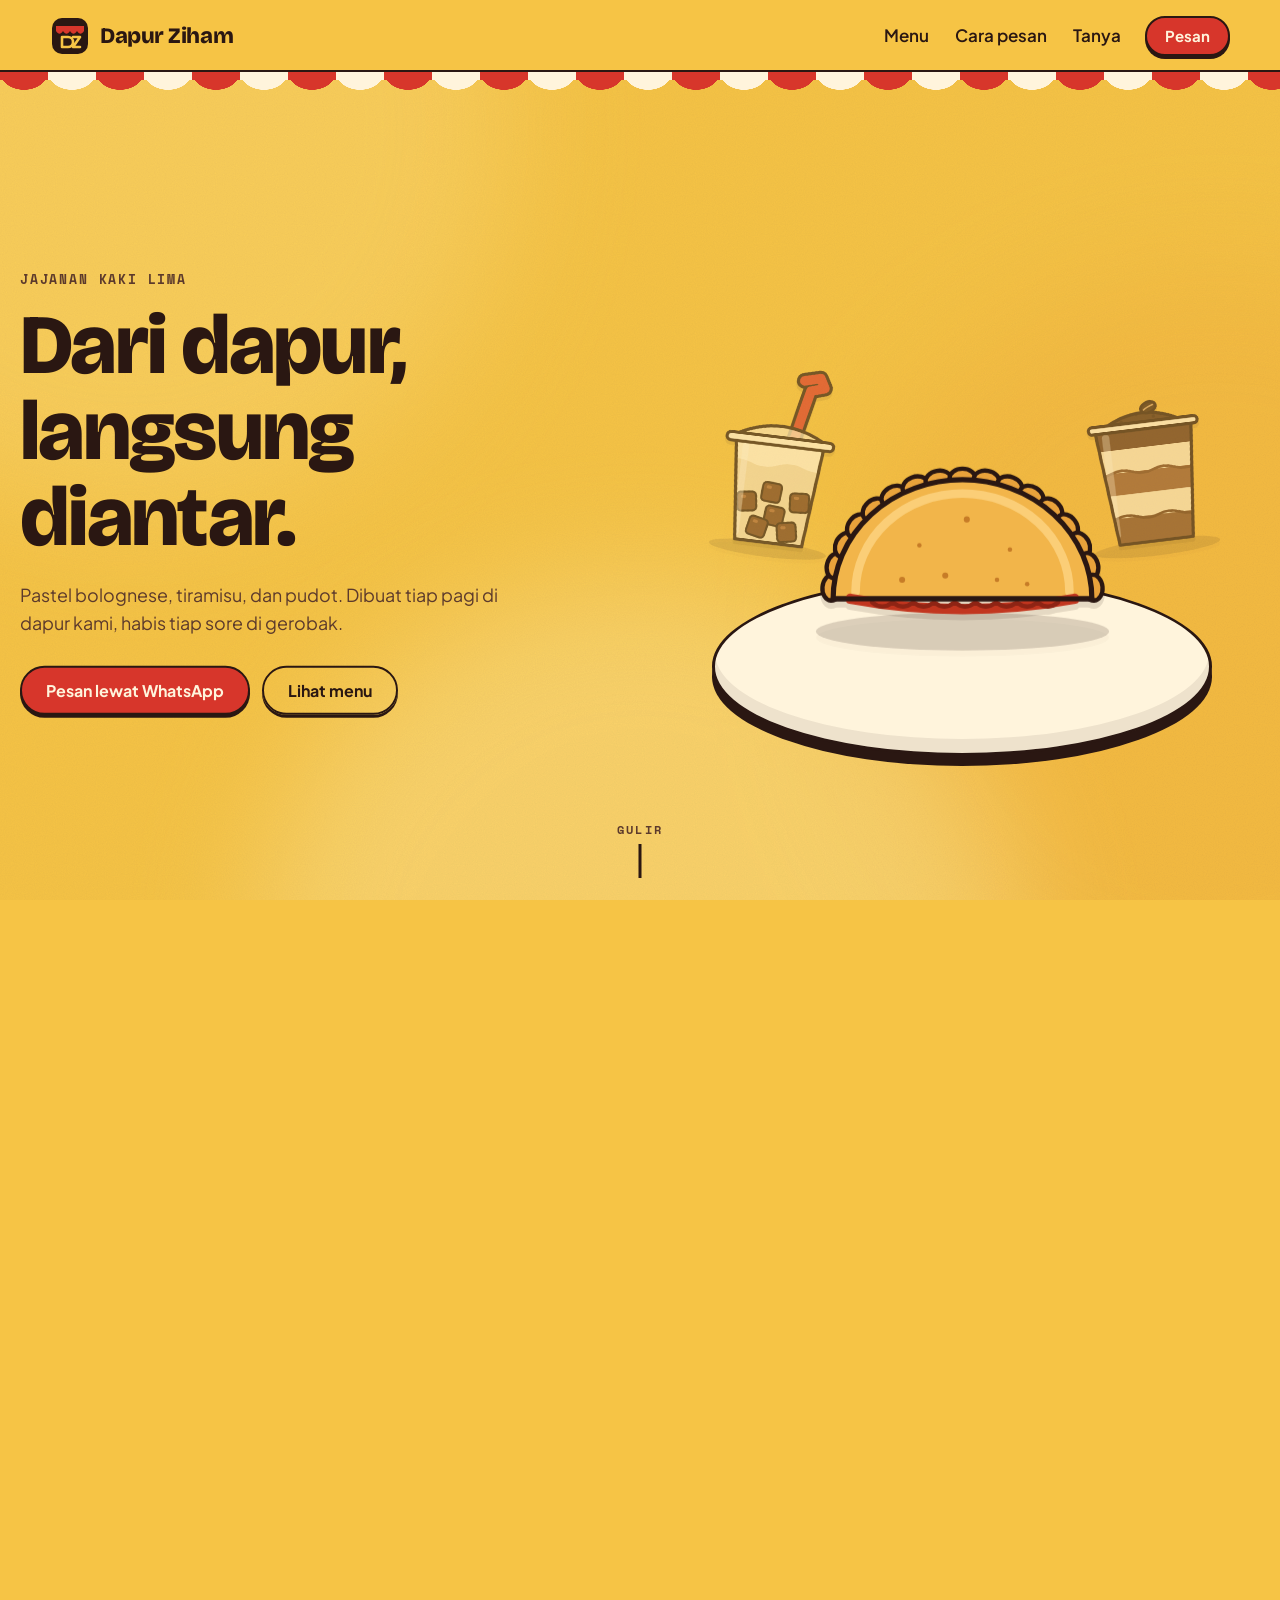
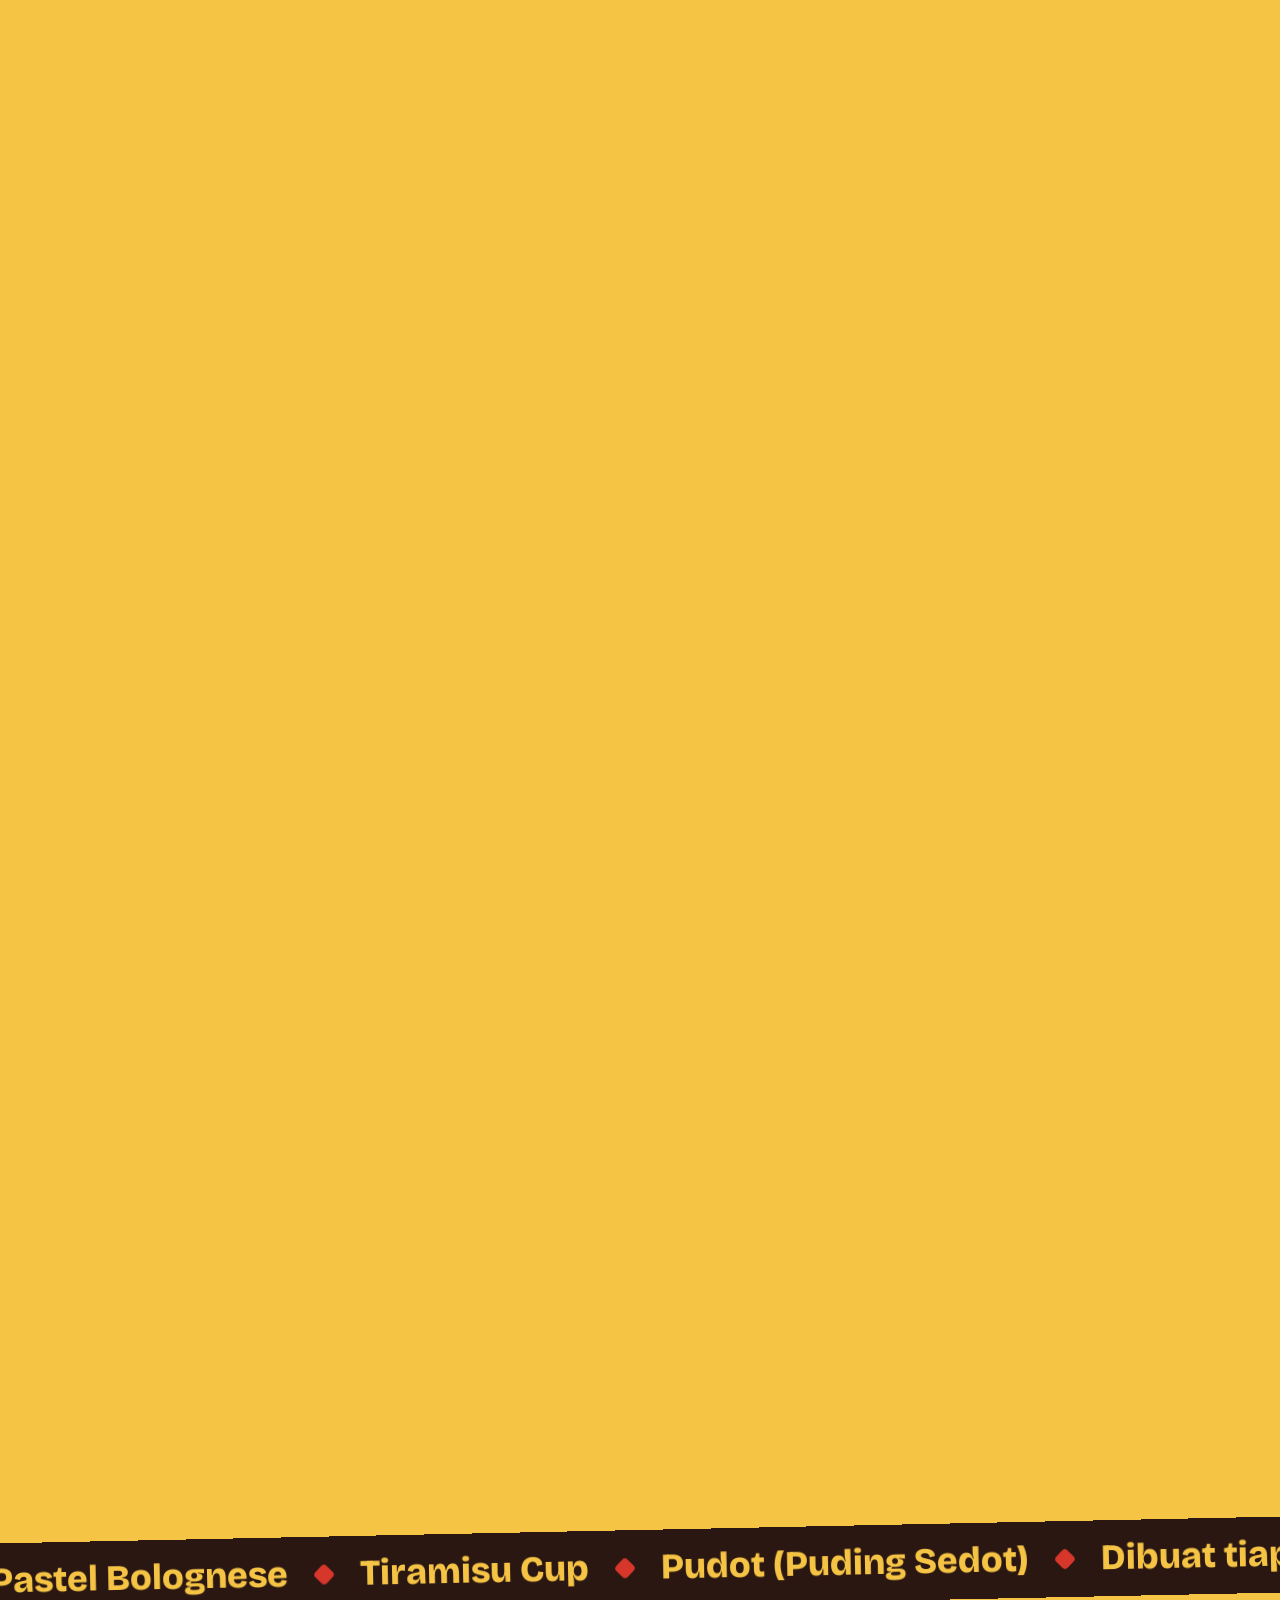
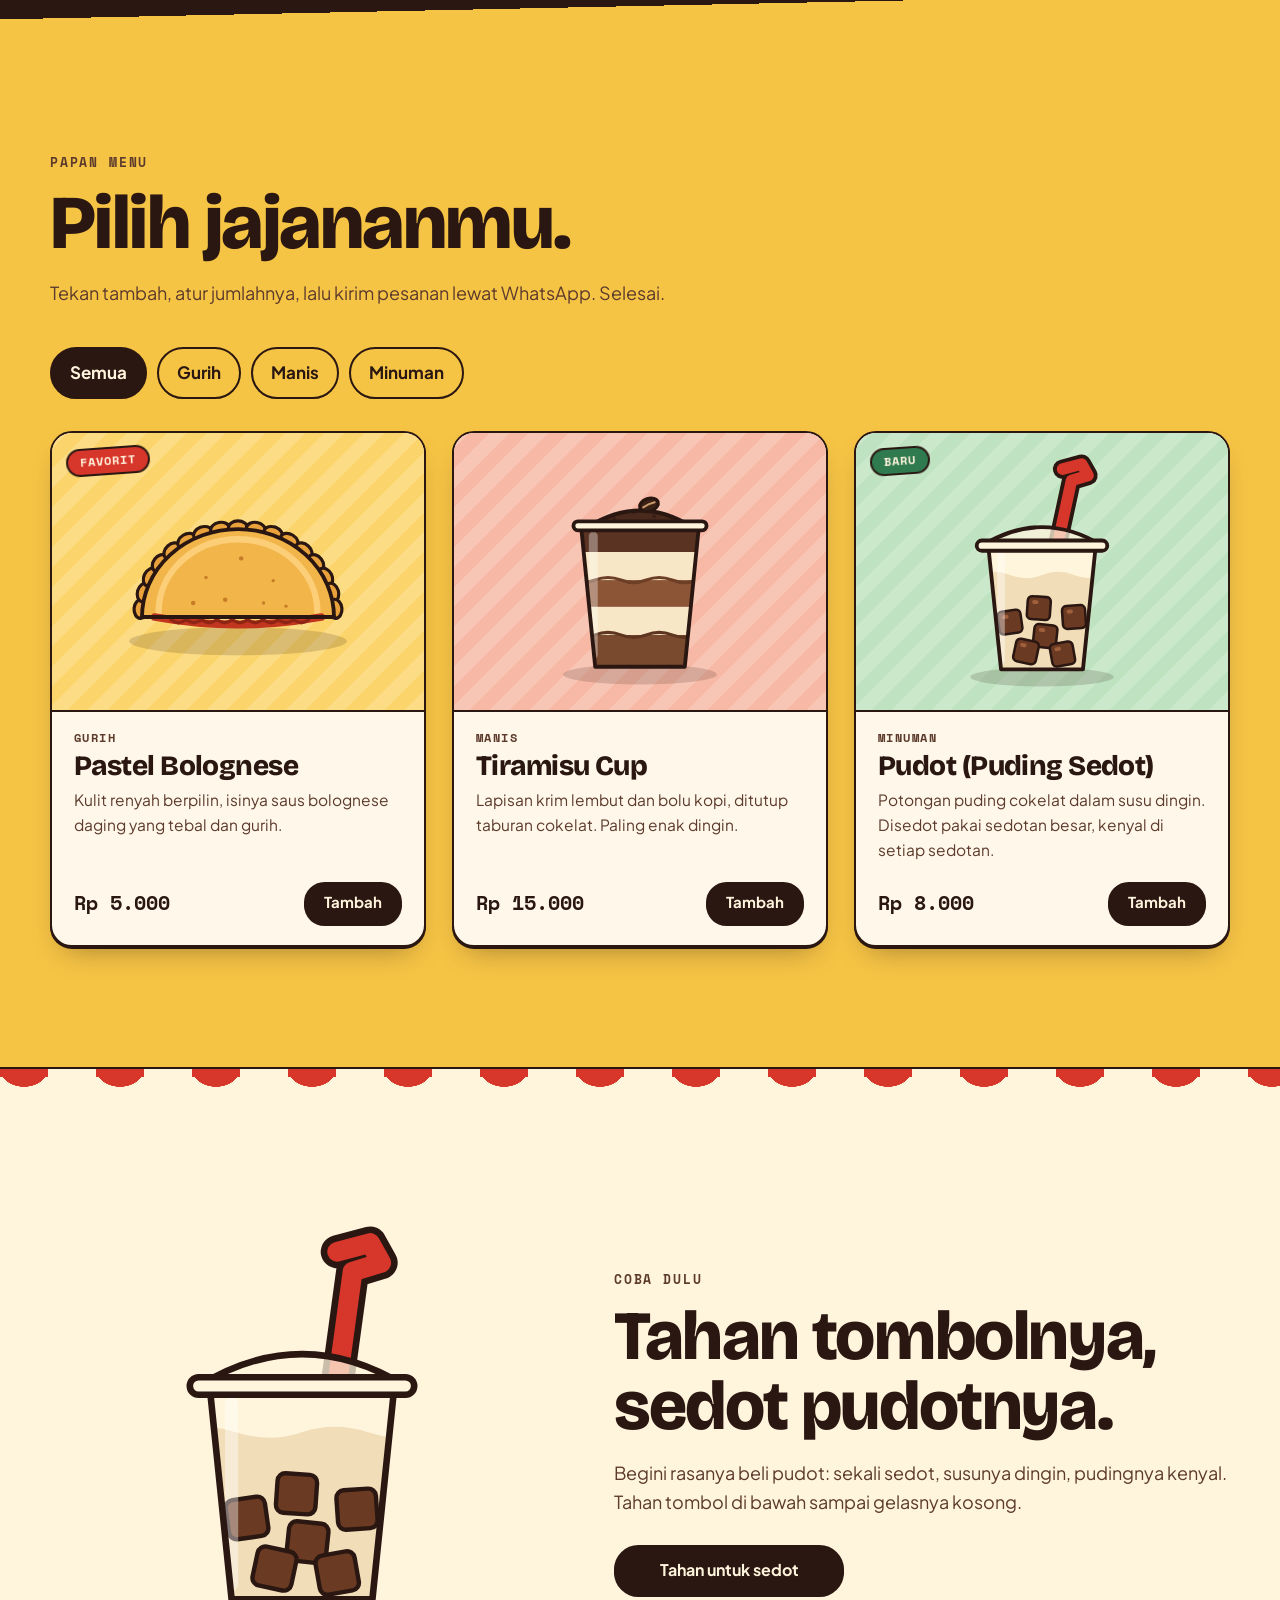
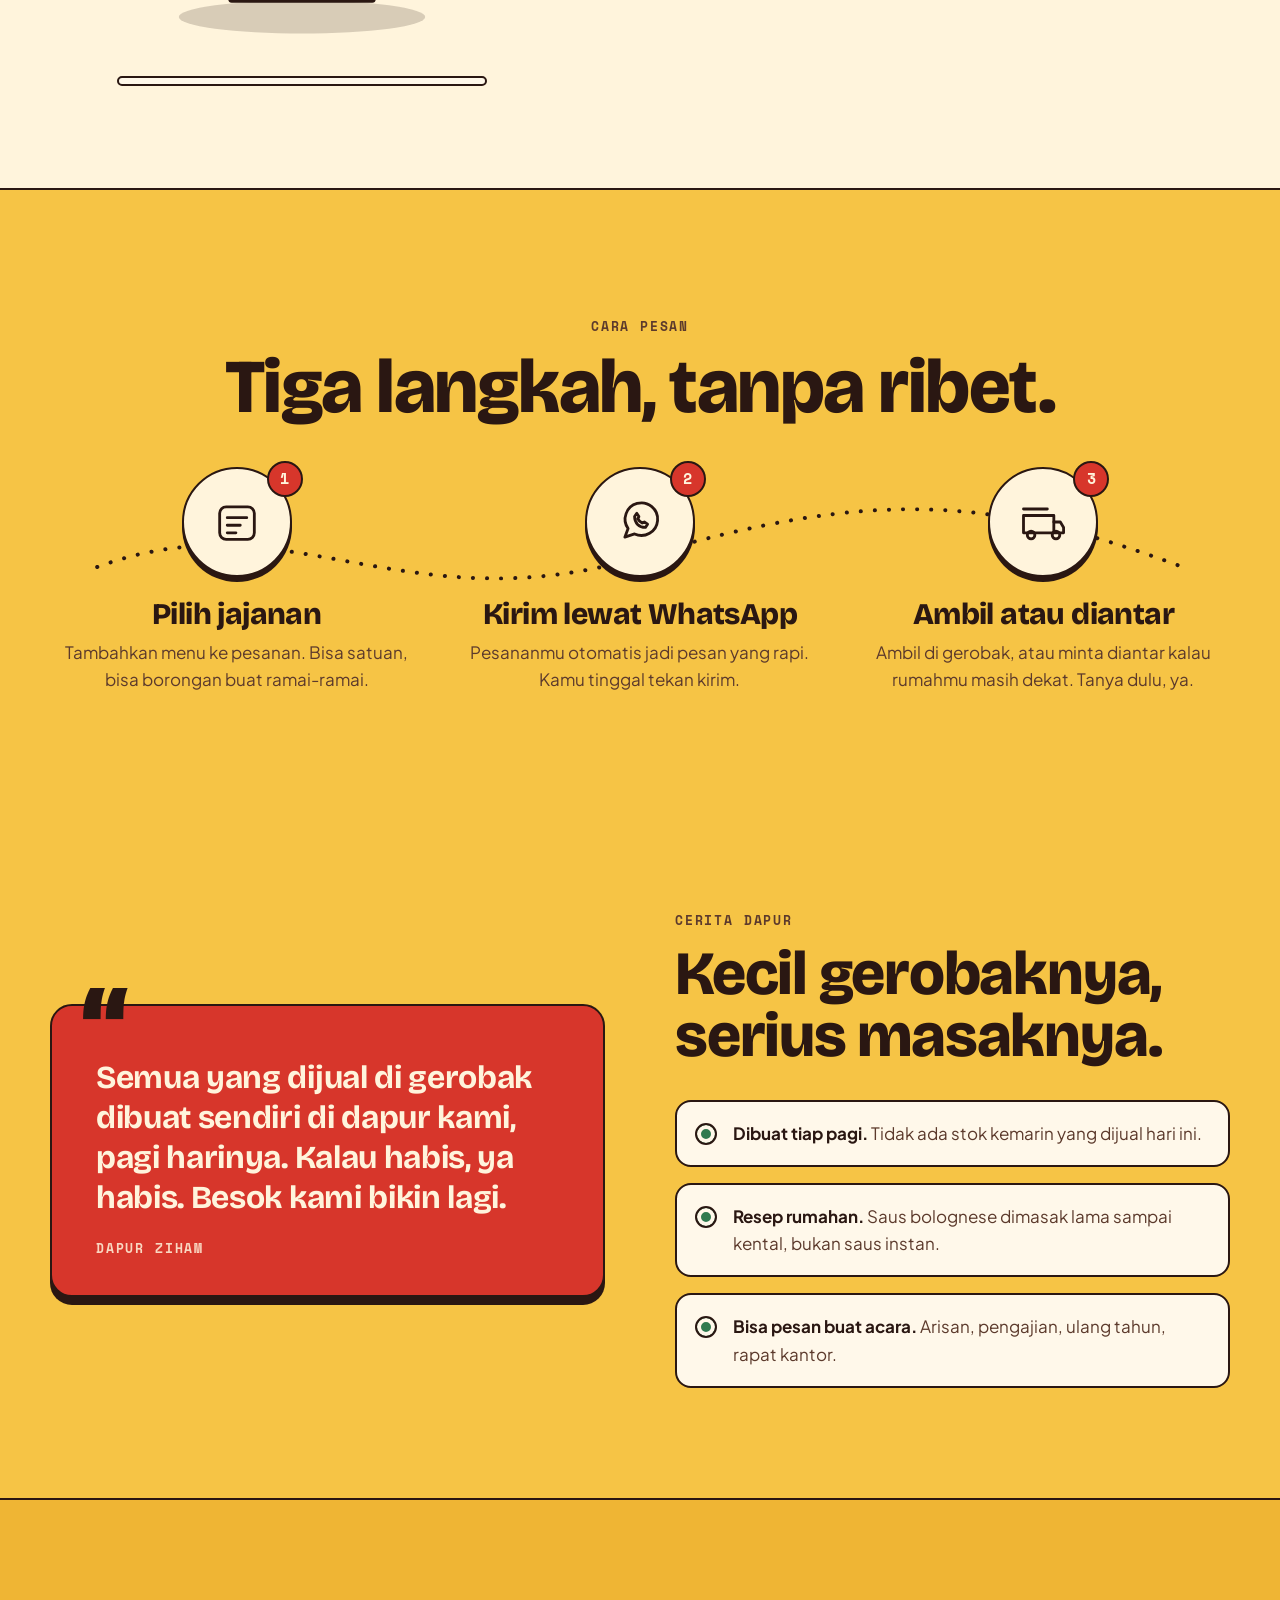
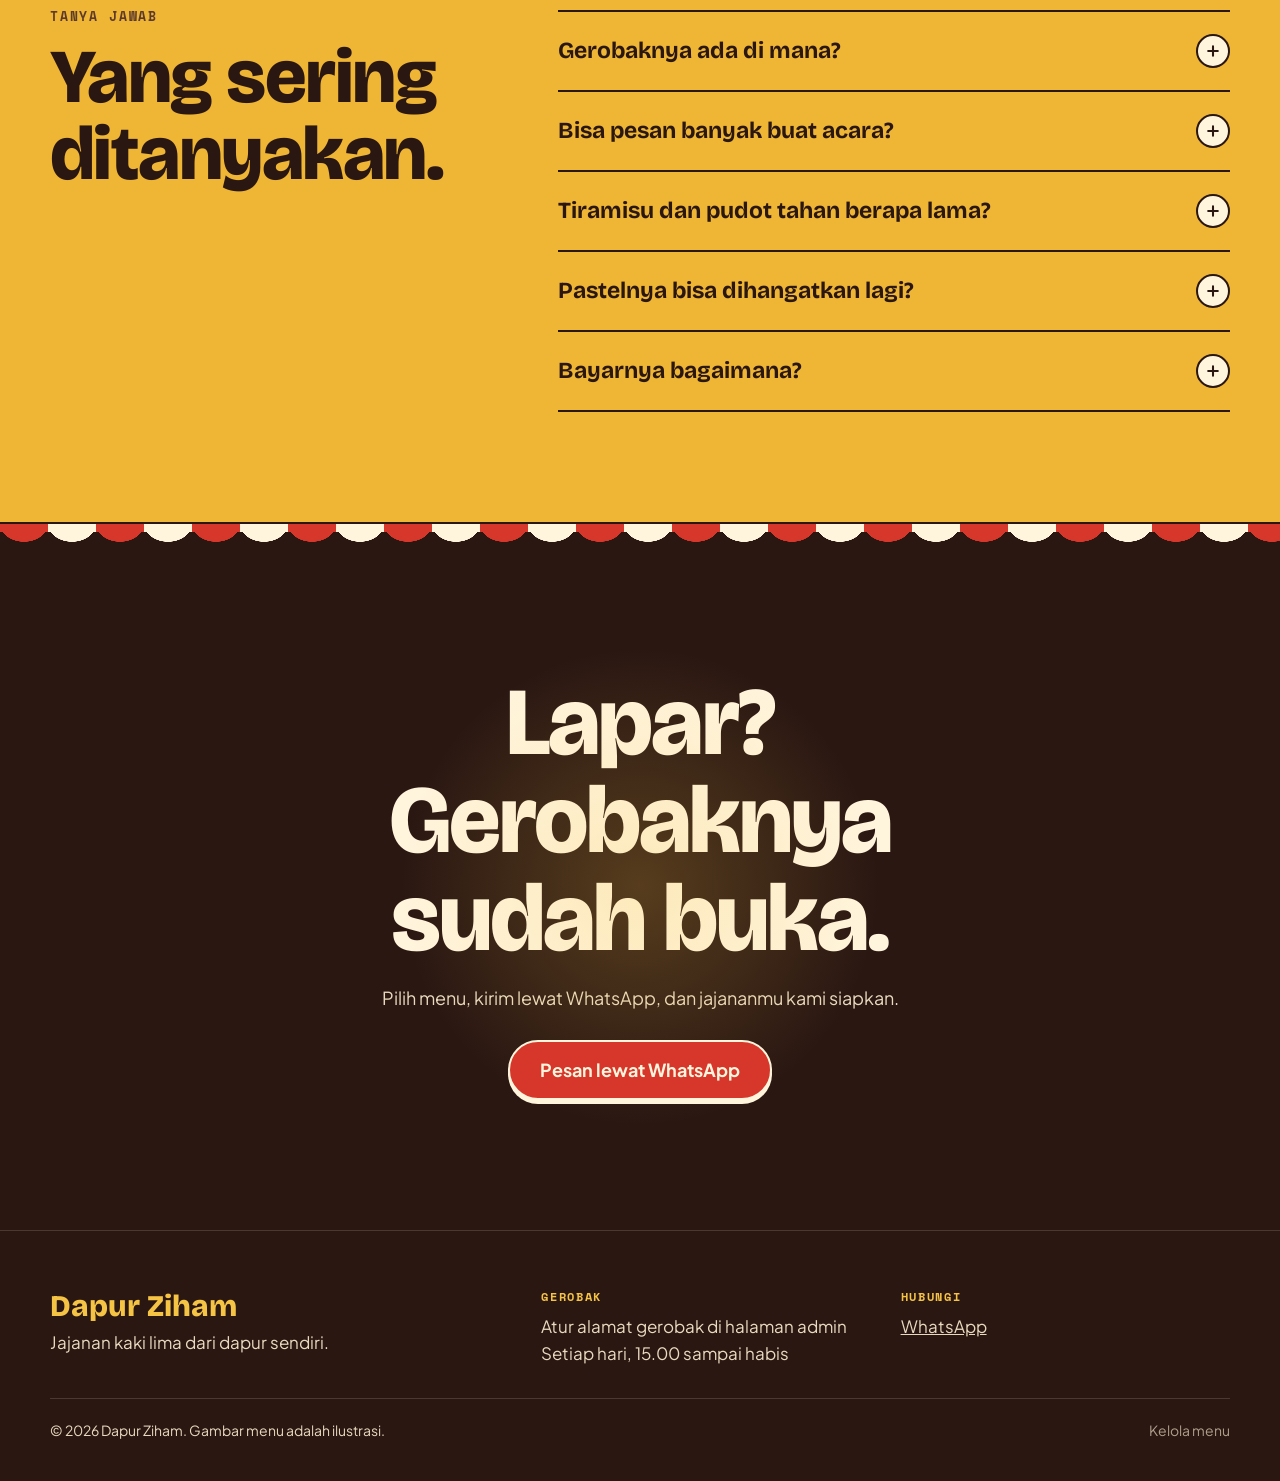
==== commit 8d4f619a: "Change hero headline to "Dari dapur, langsung diantar." Co-Authored-By: Claude Opus 5.5 <noreply@ant" ====
--- a/dapur-ziham/index.html
+++ b/dapur-ziham/index.html
@@ -7,7 +7,7 @@
 <meta name="description" content="Jajanan kaki lima dari dapur sendiri. Pastel bolognese, tiramisu cup, dan pudot (puding sedot), dibuat tiap pagi. Pesan langsung lewat WhatsApp.">
 <meta name="theme-color" content="#F6C445">
 <meta property="og:title" content="Dapur Ziham">
-<meta property="og:description" content="Dari dapur, langsung ke gerobak. Pastel bolognese, tiramisu, dan pudot.">
+<meta property="og:description" content="Dari dapur, langsung diantar. Pastel bolognese, tiramisu, dan pudot.">
 <meta property="og:type" content="website">
 <!-- DEPLOY STEP: ganti dengan URL live absolut -->
 <meta property="og:image" content="assets/menu/pudot.svg">
@@ -55,7 +55,7 @@
     <div class="bands">
       <div class="band band-1" data-a="0" data-b="0.25" data-fx="rise">
         <p class="kicker">Jajanan kaki lima</p>
-        <h1 class="split">Dari dapur, langsung ke gerobak.</h1>
+        <h1 class="split">Dari dapur, langsung diantar.</h1>
         <p class="lede">Pastel bolognese, tiramisu, dan pudot. Dibuat tiap pagi di dapur kami, habis tiap sore di gerobak.</p>
         <div class="row">
           <a class="btn btn-accent wa-link" href="#pesan">Pesan lewat WhatsApp</a>
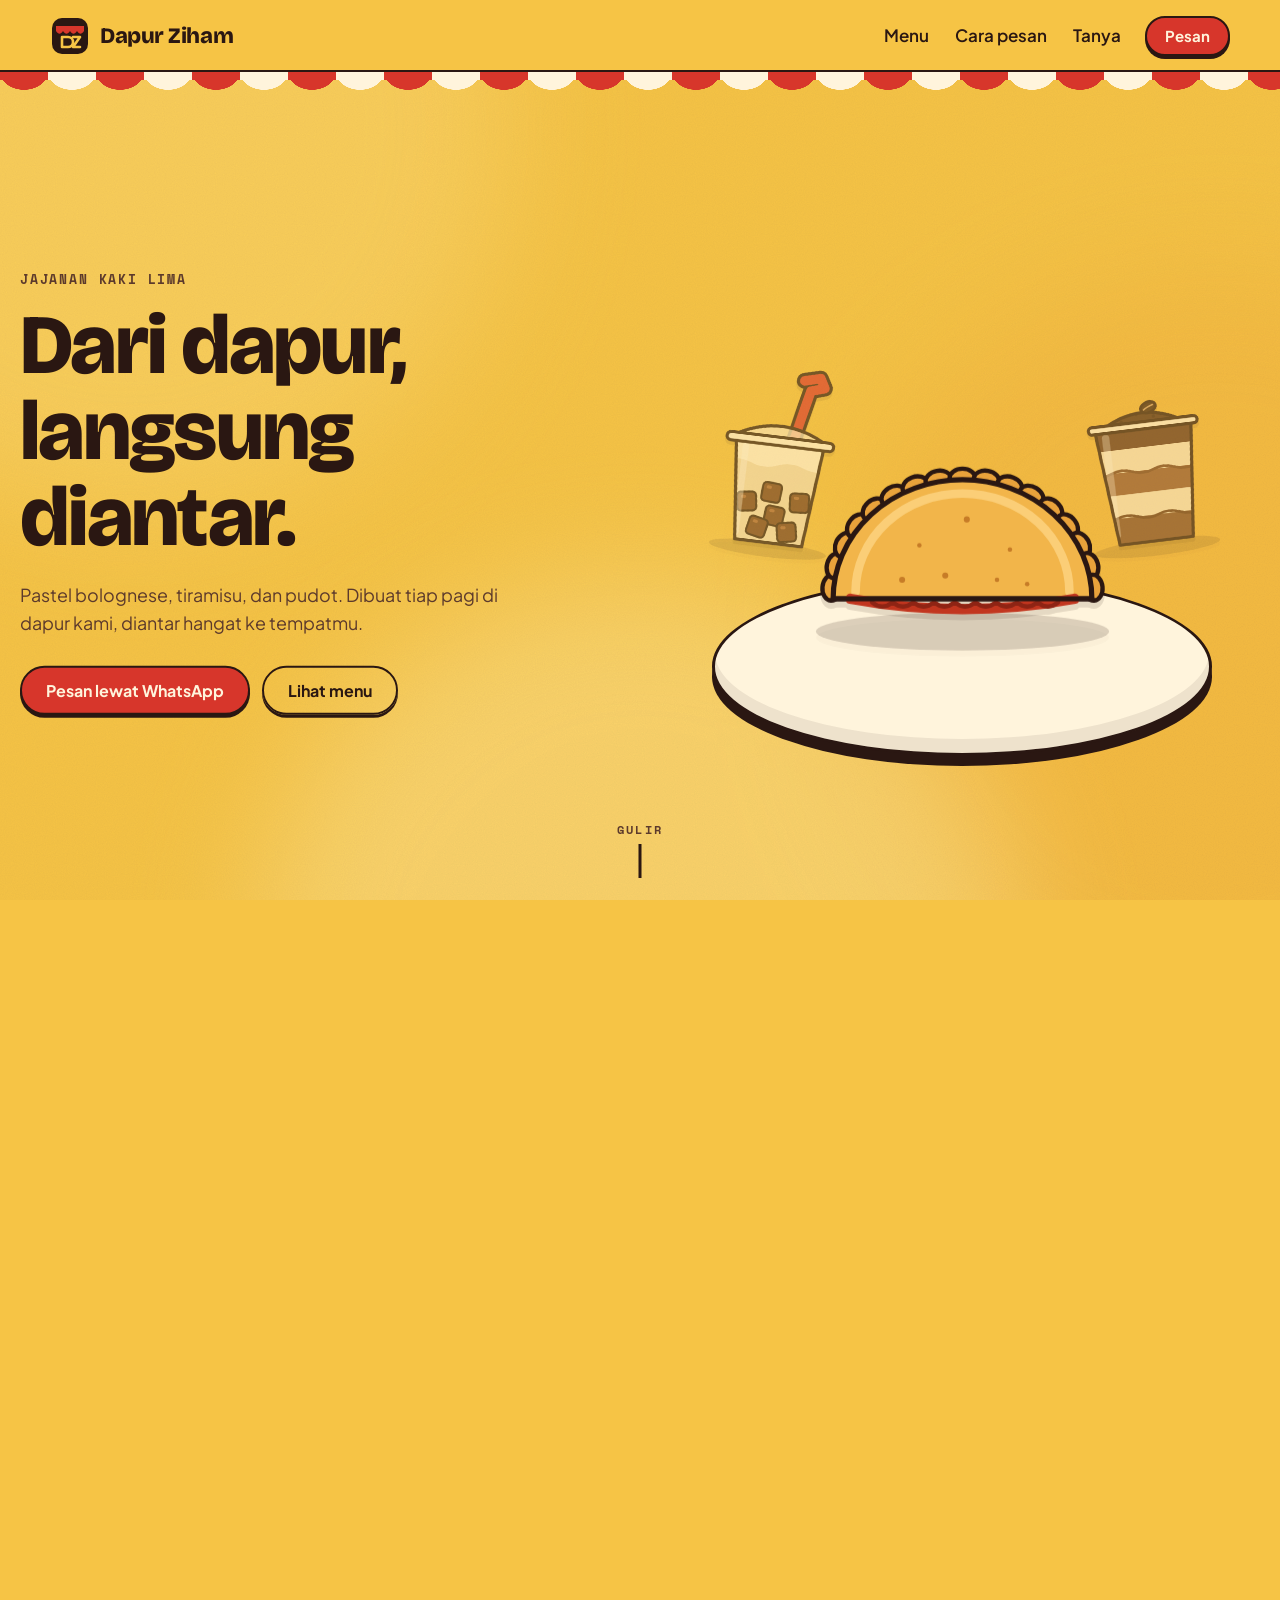
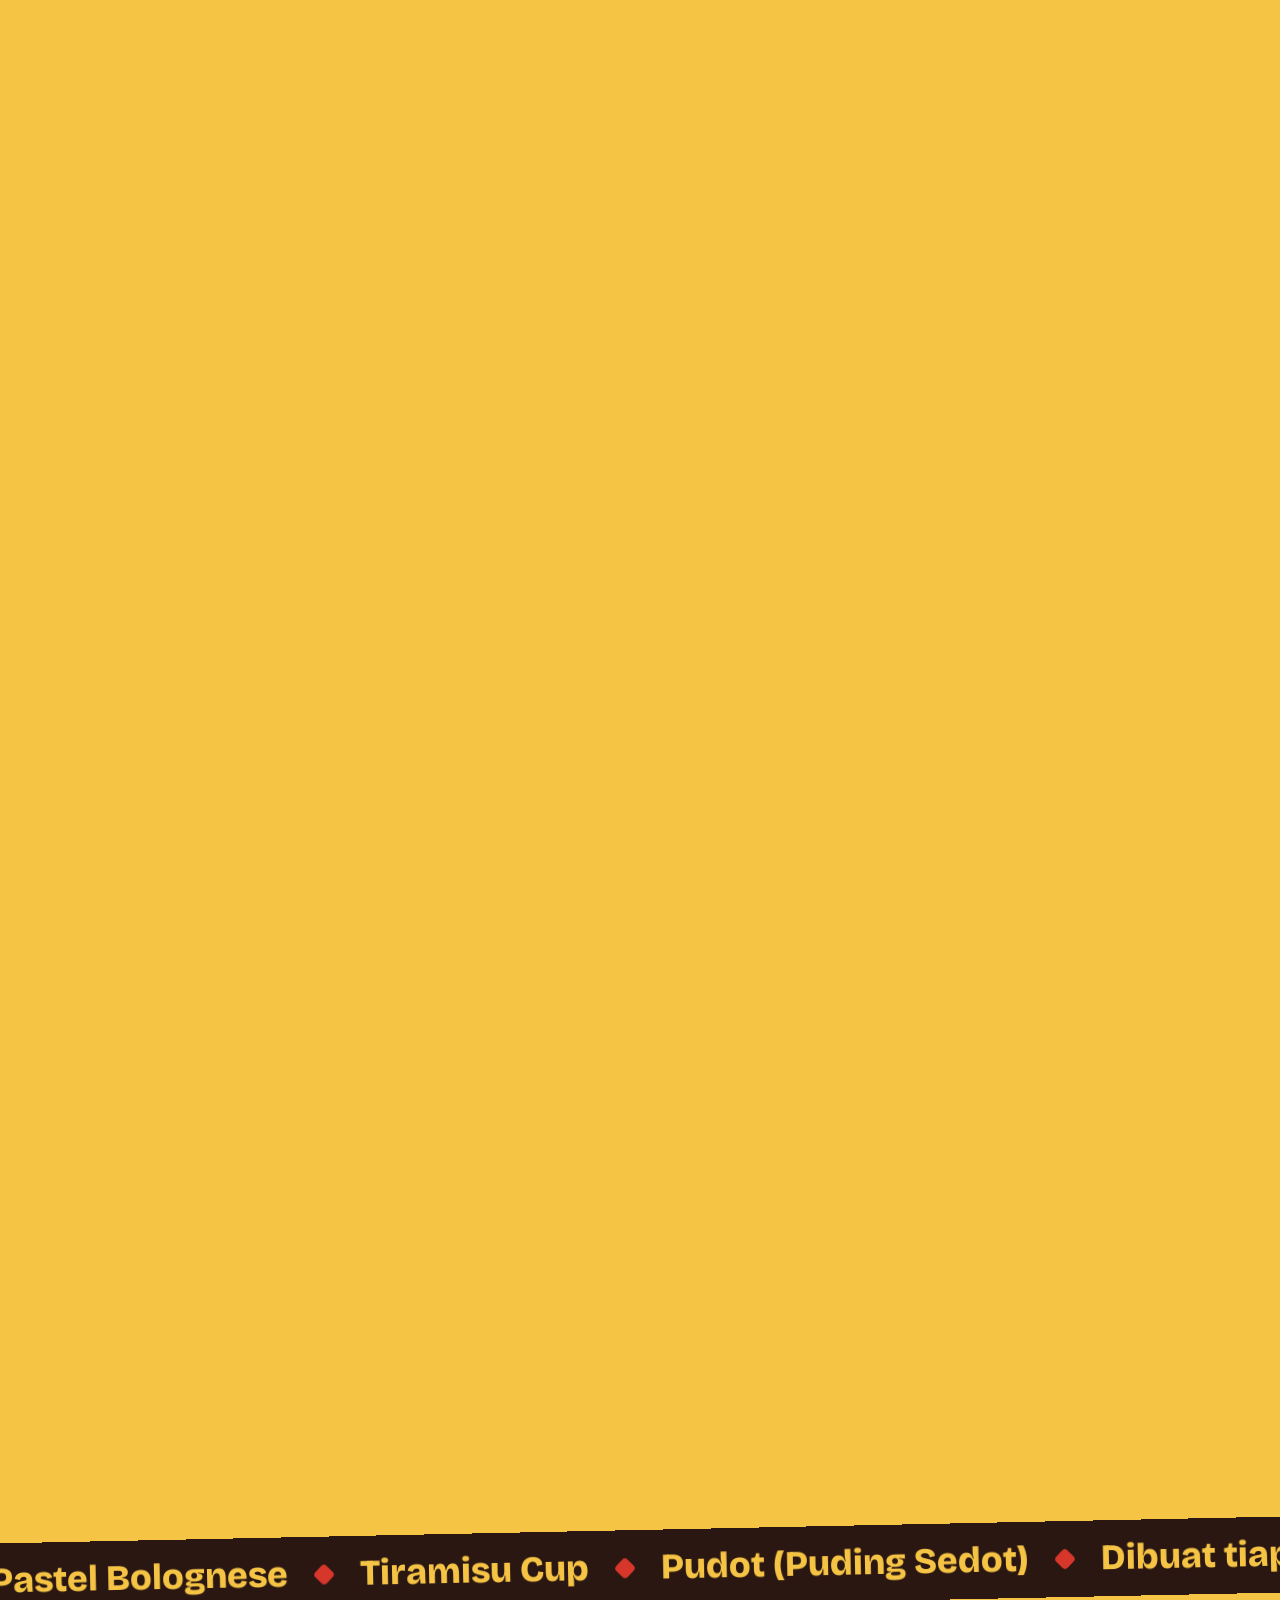
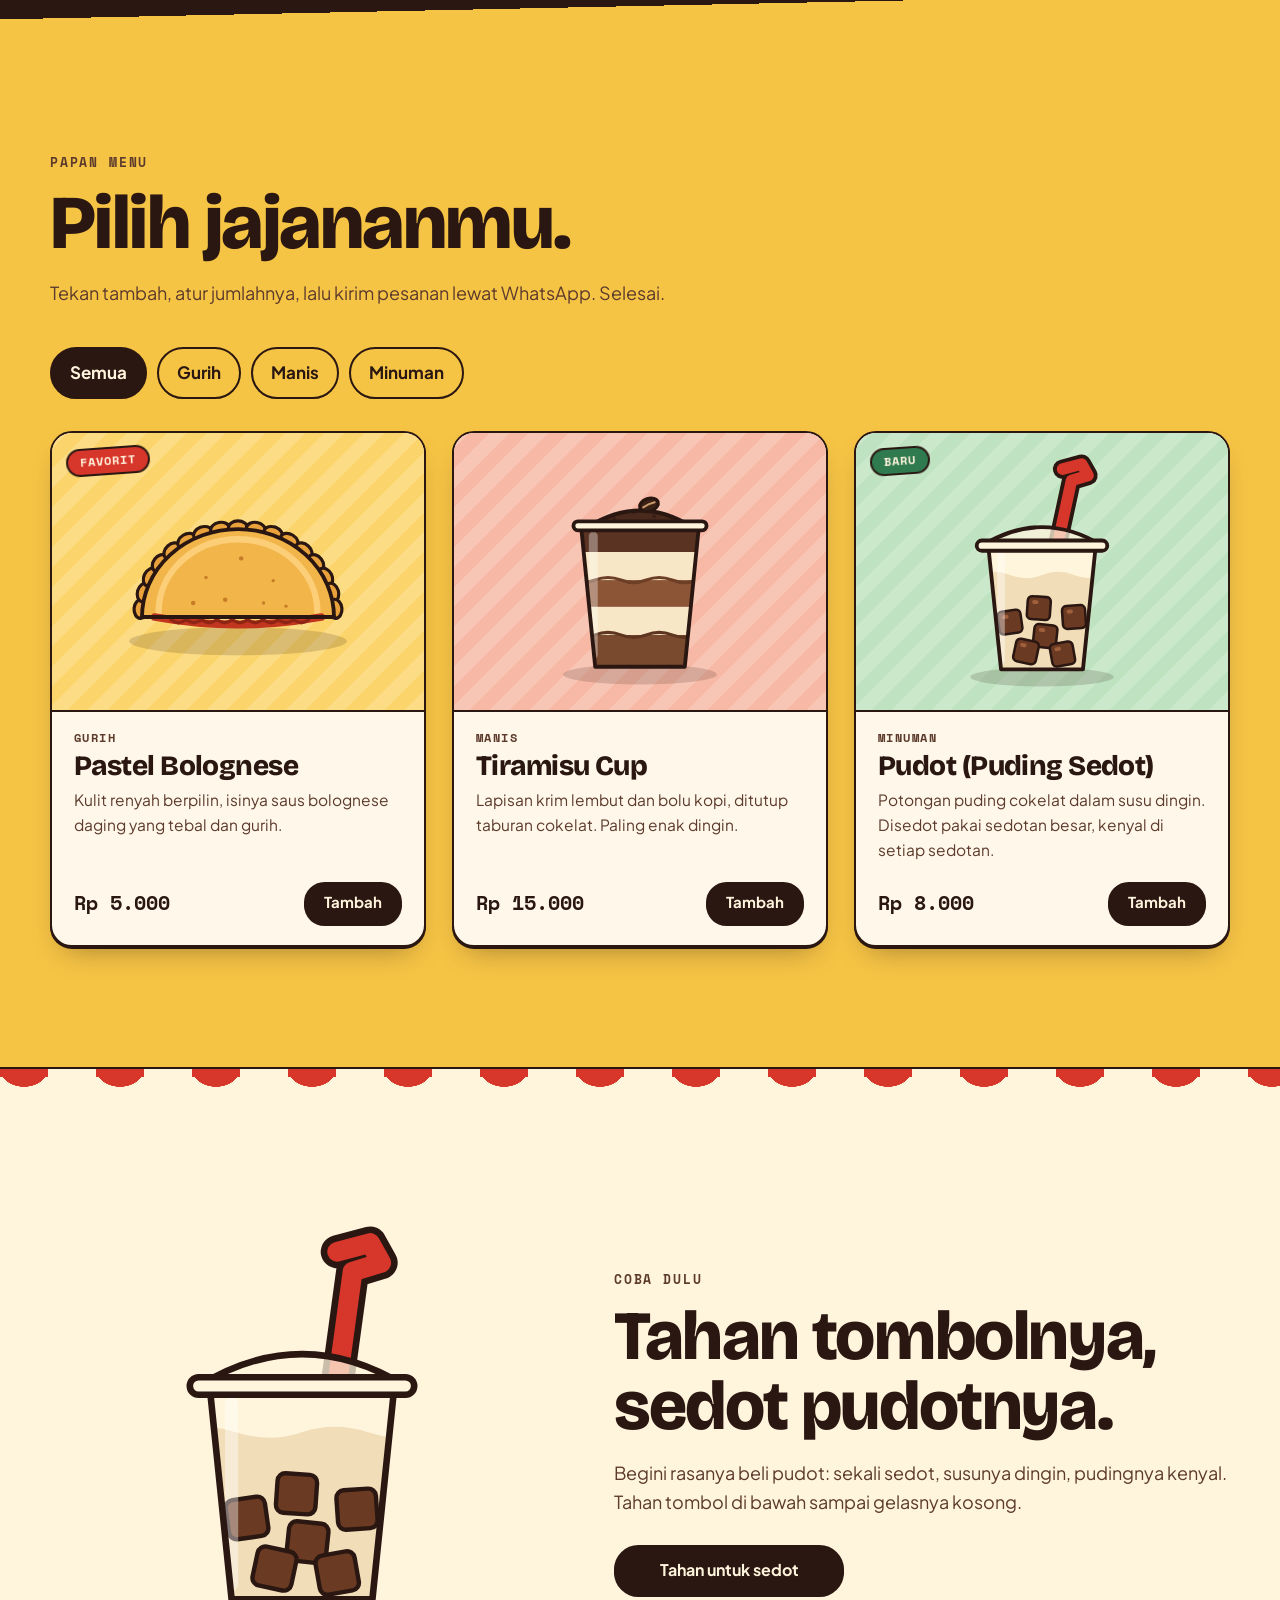
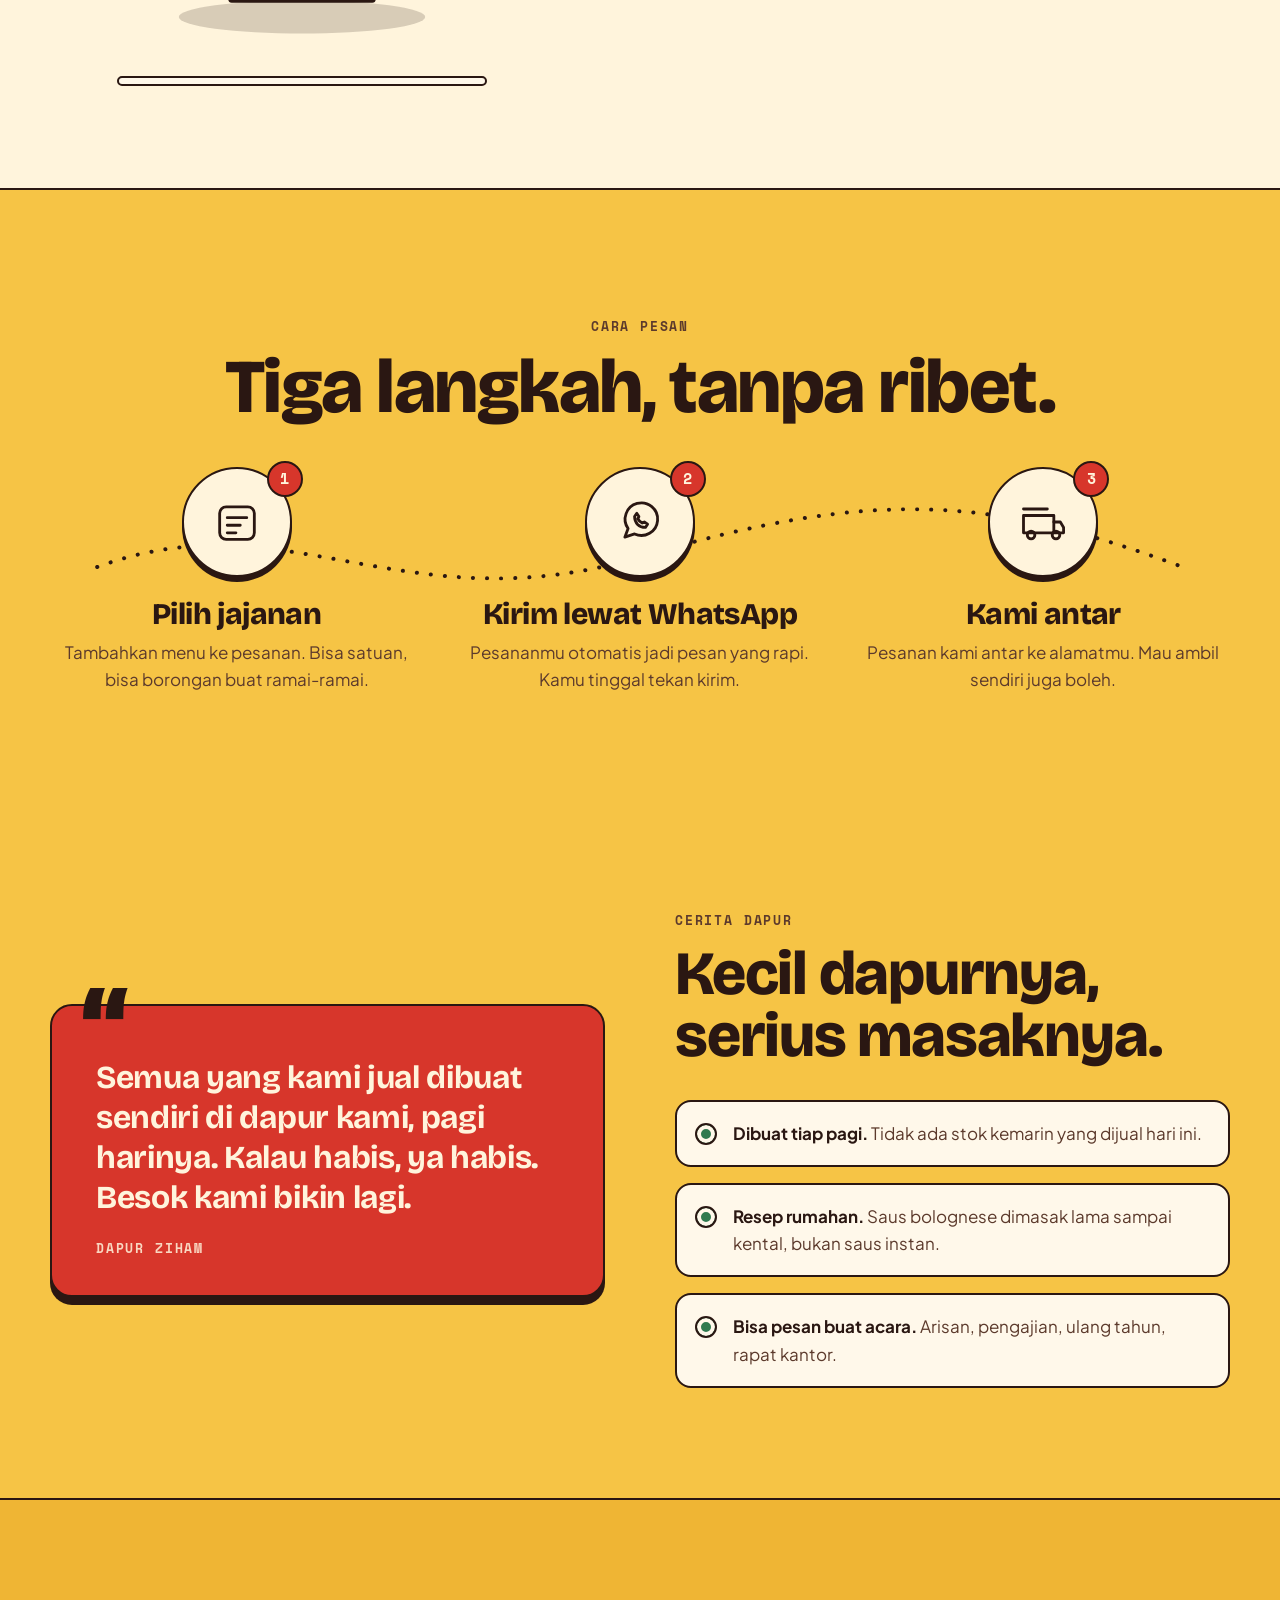
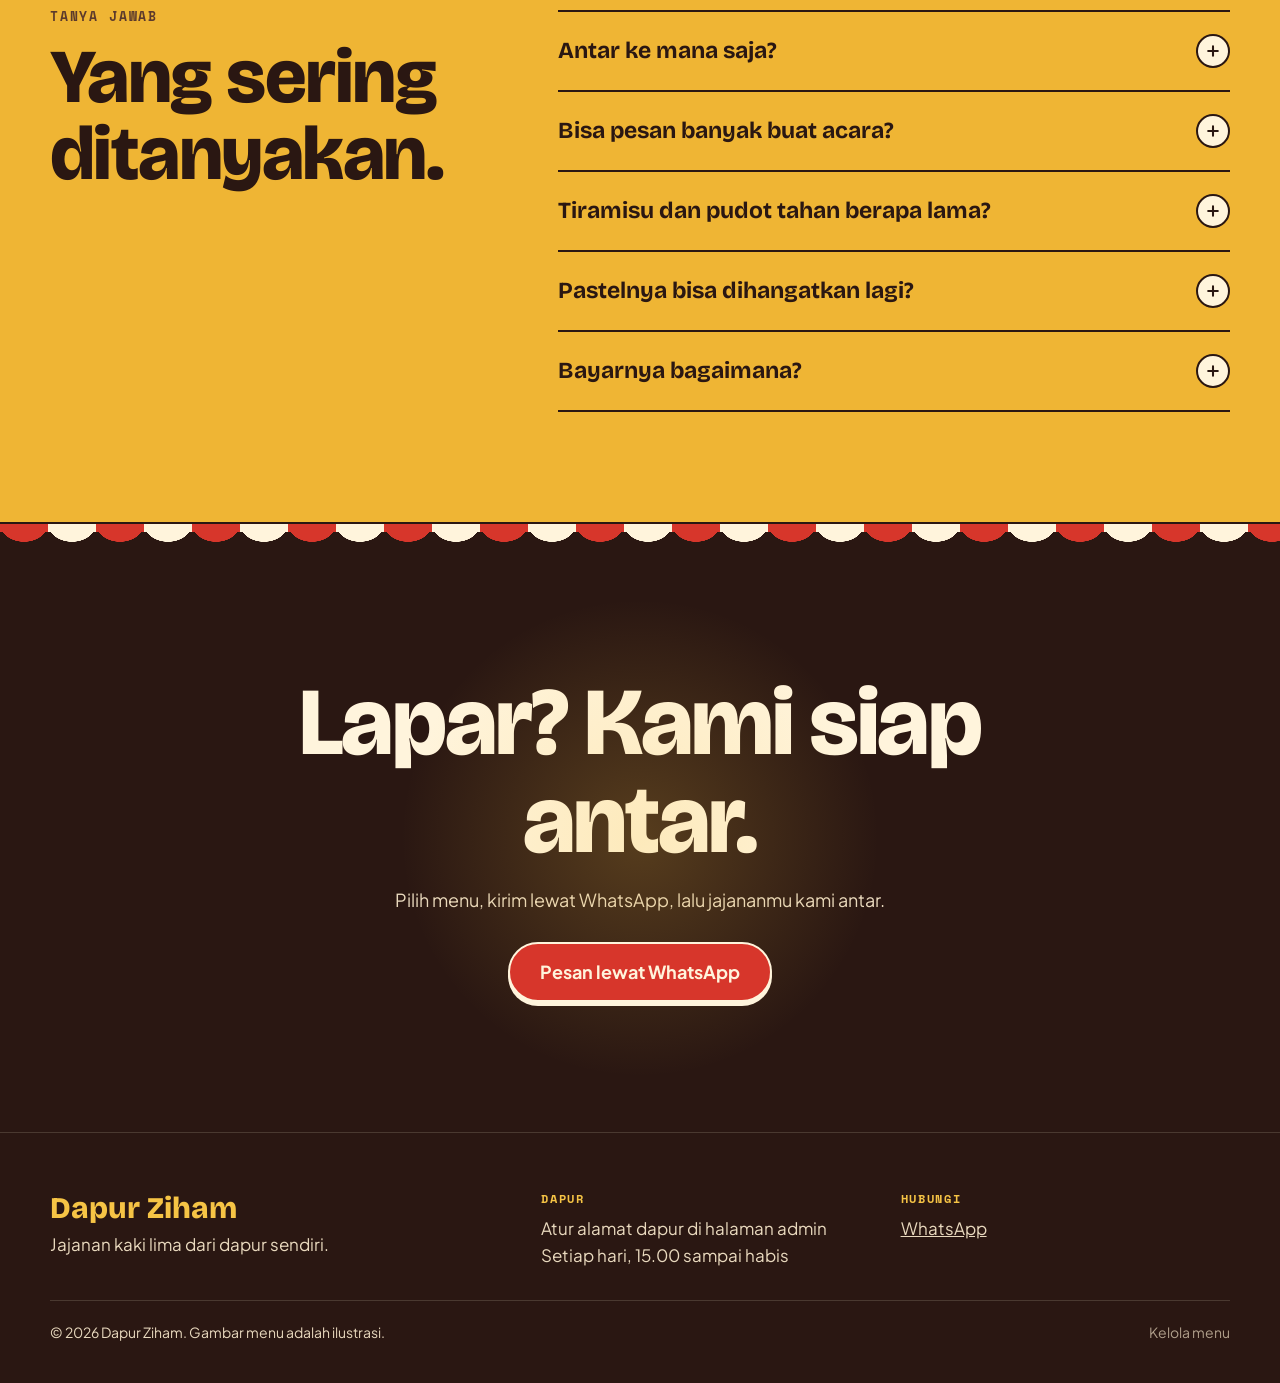
==== commit 7ad2328a: "Reword site copy around delivery instead of the street cart Delivery becomes the default way to rece" ====
--- a/dapur-ziham/index.html
+++ b/dapur-ziham/index.html
@@ -56,7 +56,7 @@
       <div class="band band-1" data-a="0" data-b="0.25" data-fx="rise">
         <p class="kicker">Jajanan kaki lima</p>
         <h1 class="split">Dari dapur, langsung diantar.</h1>
-        <p class="lede">Pastel bolognese, tiramisu, dan pudot. Dibuat tiap pagi di dapur kami, habis tiap sore di gerobak.</p>
+        <p class="lede">Pastel bolognese, tiramisu, dan pudot. Dibuat tiap pagi di dapur kami, diantar hangat ke tempatmu.</p>
         <div class="row">
           <a class="btn btn-accent wa-link" href="#pesan">Pesan lewat WhatsApp</a>
           <a class="btn btn-ghost" href="#menu">Lihat menu</a>
@@ -175,8 +175,8 @@
       <article class="step">
         <div class="step-ico" aria-hidden="true"><svg viewBox="0 0 48 48"><path d="M6 18h28v16H6z"/><path d="M34 24h6l3 5v5h-9"/><circle cx="13" cy="36" r="3.5"/><circle cx="36" cy="36" r="3.5"/><path d="M6 12h22"/></svg></div>
         <span class="step-n">3</span>
-        <h3>Ambil atau diantar</h3>
-        <p>Ambil di gerobak, atau minta diantar kalau rumahmu masih dekat. Tanya dulu, ya.</p>
+        <h3>Kami antar</h3>
+        <p>Pesanan kami antar ke alamatmu. Mau ambil sendiri juga boleh.</p>
       </article>
     </div>
   </div>
@@ -187,13 +187,13 @@
   <div class="wrap story-grid">
     <figure class="story-card reveal">
       <blockquote>
-        <p>Semua yang dijual di gerobak dibuat sendiri di dapur kami, pagi harinya. Kalau habis, ya habis. Besok kami bikin lagi.</p>
+        <p>Semua yang kami jual dibuat sendiri di dapur kami, pagi harinya. Kalau habis, ya habis. Besok kami bikin lagi.</p>
       </blockquote>
       <figcaption>Dapur Ziham</figcaption>
     </figure>
     <div class="story-copy">
       <p class="kicker">Cerita dapur</p>
-      <h2 id="storyTitle" class="reveal">Kecil gerobaknya, serius masaknya.</h2>
+      <h2 id="storyTitle" class="reveal">Kecil dapurnya, serius masaknya.</h2>
       <ul class="facts">
         <li class="reveal"><b>Dibuat tiap pagi.</b> Tidak ada stok kemarin yang dijual hari ini.</li>
         <li class="reveal"><b>Resep rumahan.</b> Saus bolognese dimasak lama sampai kental, bukan saus instan.</li>
@@ -211,7 +211,7 @@
       <h2 id="faqTitle" class="reveal">Yang sering ditanyakan.</h2>
     </div>
     <div class="faq">
-      <details><summary>Gerobaknya ada di mana?</summary><p><span data-set="address"></span>. Buka <span data-set="hours"></span>.</p></details>
+      <details><summary>Antar ke mana saja?</summary><p>Kami antar dari dapur di <span data-set="address"></span>. Kirim alamatmu lewat WhatsApp, kami kabari bisa diantar atau tidak, plus ongkirnya. Buka <span data-set="hours"></span>.</p></details>
       <details><summary>Bisa pesan banyak buat acara?</summary><p>Bisa. Kirim jumlah dan tanggalnya lewat WhatsApp, sebaiknya sehari sebelumnya supaya kami sempat masak.</p></details>
       <details><summary>Tiramisu dan pudot tahan berapa lama?</summary><p>Paling enak dimakan hari itu juga. Kalau mau disimpan, taruh di kulkas dan habiskan besoknya.</p></details>
       <details><summary>Pastelnya bisa dihangatkan lagi?</summary><p>Bisa. Panaskan sebentar di teflon tanpa minyak atau di oven, kulitnya renyah lagi.</p></details>
@@ -224,8 +224,8 @@
 <section class="final-sec" id="pesan" aria-labelledby="finalTitle">
   <div class="awning awning-edge" aria-hidden="true"></div>
   <div class="wrap final-inner">
-    <h2 id="finalTitle" class="reveal">Lapar? Gerobaknya sudah buka.</h2>
-    <p class="sec-sub reveal">Pilih menu, kirim lewat WhatsApp, dan jajananmu kami siapkan.</p>
+    <h2 id="finalTitle" class="reveal">Lapar? Kami siap antar.</h2>
+    <p class="sec-sub reveal">Pilih menu, kirim lewat WhatsApp, lalu jajananmu kami antar.</p>
     <div class="row center">
       <button class="btn btn-accent btn-lg" type="button" data-open-cart>Pesan lewat WhatsApp</button>
     </div>
@@ -241,7 +241,7 @@
       <p class="foot-sub">Jajanan kaki lima dari dapur sendiri.</p>
     </div>
     <div>
-      <p class="foot-h">Gerobak</p>
+      <p class="foot-h">Dapur</p>
       <p><span data-set="address"></span><br><span data-set="hours"></span></p>
     </div>
     <div>
@@ -274,10 +274,10 @@
       <label>Nama kamu<input name="nama" autocomplete="name" placeholder="Misalnya: Rina" required></label>
       <fieldset class="seg">
         <legend>Cara terima</legend>
-        <label><input type="radio" name="cara" value="Ambil di gerobak" checked><span>Ambil di gerobak</span></label>
-        <label><input type="radio" name="cara" value="Minta diantar"><span>Minta diantar</span></label>
+        <label><input type="radio" name="cara" value="Minta diantar" checked><span>Minta diantar</span></label>
+        <label><input type="radio" name="cara" value="Ambil sendiri"><span>Ambil sendiri</span></label>
       </fieldset>
-      <label class="addr-field" hidden>Alamat antar<input name="alamat" autocomplete="street-address" placeholder="Jalan, nomor rumah, patokan"></label>
+      <label class="addr-field">Alamat antar<input name="alamat" autocomplete="street-address" placeholder="Jalan, nomor rumah, patokan"></label>
       <label>Catatan<input name="catatan" placeholder="Misalnya: pastelnya dipisah, ya"></label>
     </div>
     <div class="cart-foot">
